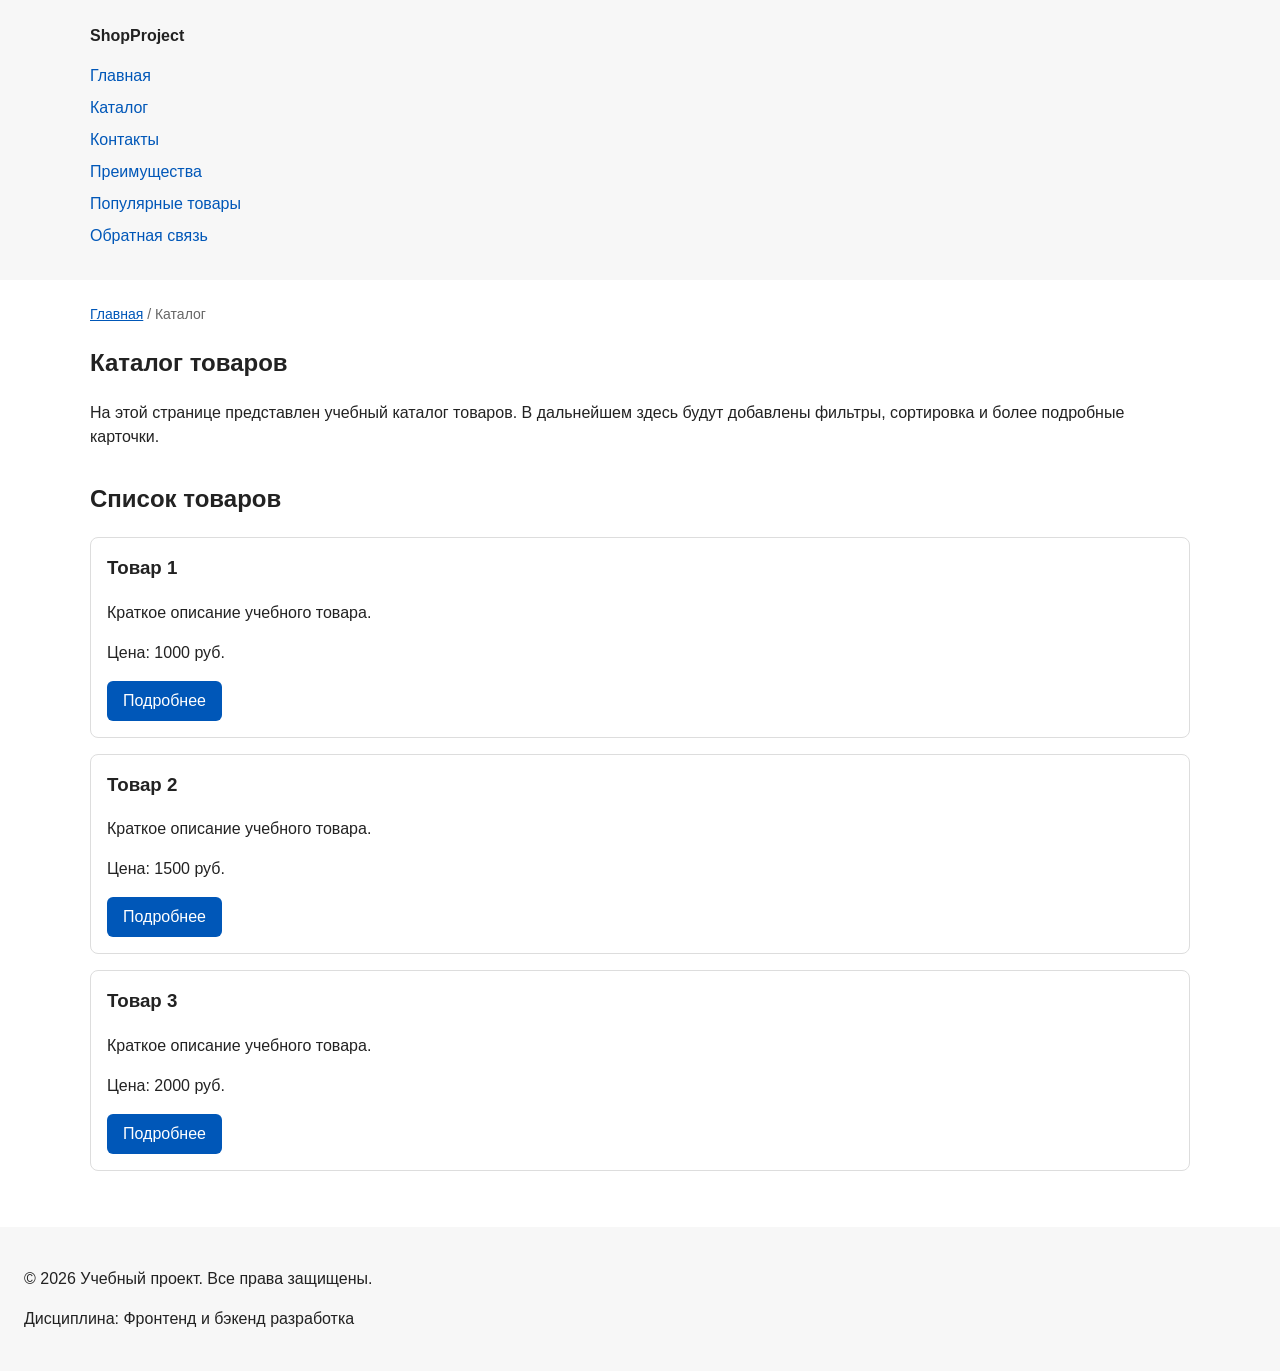
==== catalog.html @ 98044c56 "feat: add multi-page structure navigation and anchors" ====
<!DOCTYPE html>
<html lang="ru">
<head>
  <meta charset="UTF-8">
  <meta name="viewport" content="width=device-width, initial-scale=1.0">
  <meta name="description" content="Каталог товаров учебного интернет-магазина.">
  <title>Каталог товаров — Учебный интернет-магазин</title>
  <link rel="stylesheet" href="css/style.css">
</head>
<body>
  <header>
    <div class="site-header">
      <a class="site-logo" href="index.html">ShopProject</a>

      <nav class="site-nav" aria-label="Основная навигация">
        <ul class="site-nav__list">
          <li><a href="index.html">Главная</a></li>
          <li><a href="catalog.html">Каталог</a></li>
          <li><a href="contacts.html">Контакты</a></li>
          <li><a href="index.html#advantages">Преимущества</a></li>
          <li><a href="index.html#popular">Популярные товары</a></li>
          <li><a href="index.html#contacts">Обратная связь</a></li>
        </ul>
      </nav>
    </div>
  </header>

  <main>
    <nav class="breadcrumbs" aria-label="Хлебные крошки">
      <a href="index.html">Главная</a>
      <span>Каталог</span>
    </nav>

    <section class="section">
      <h1>Каталог товаров</h1>
      <p>
        На этой странице представлен учебный каталог товаров.
        В дальнейшем здесь будут добавлены фильтры, сортировка и более
        подробные карточки.
      </p>
    </section>

    <section class="section">
      <h2>Список товаров</h2>

      <article class="product-card">
        <h3>Товар 1</h3>
        <p>Краткое описание учебного товара.</p>
        <p>Цена: 1000 руб.</p>
        <a class="button" href="index.html#popular">Подробнее</a>
      </article>

      <article class="product-card">
        <h3>Товар 2</h3>
        <p>Краткое описание учебного товара.</p>
        <p>Цена: 1500 руб.</p>
        <a class="button" href="index.html#popular">Подробнее</a>
      </article>

      <article class="product-card">
        <h3>Товар 3</h3>
        <p>Краткое описание учебного товара.</p>
        <p>Цена: 2000 руб.</p>
        <a class="button" href="index.html#popular">Подробнее</a>
      </article>
    </section>
  </main>

  <footer>
    <p>&copy; 2026 Учебный проект. Все права защищены.</p>
    <p>Дисциплина: Фронтенд и бэкенд разработка</p>
  </footer>
</body>
</html>
---- css/style.css ----
/* ===============================
   1. Переменные проекта
   =============================== */

:root {
  /* Основные цвета проекта */
  --color-bg: #ffffff;
  --color-text: #222222;
  --color-muted: #666666;
  --color-primary: #0057b8;
  --color-primary-dark: #003f86;
  --color-border: #dddddd;
  --color-surface: #f7f7f7;
  --color-surface-accent: #eef5ff;
  --color-danger: #b00020;
  --color-success: #168a2f;
  --color-success-bg: #eefaf0;
  --color-white: #ffffff;

  /* Отступы */
  --space-xs: 4px;
  --space-sm: 8px;
  --space-md: 16px;
  --space-lg: 24px;
  --space-xl: 32px;

  /* Скругления */
  --radius-sm: 6px;
  --radius-md: 8px;
  --radius-lg: 12px;

  /* Размеры */
  --container-width: 1100px;
}

/* 
  Универсальное правило для всех элементов.
  border-box делает расчёт размеров более понятным:
  width включает content, padding и border.
*/
* {
  box-sizing: border-box;
}

/*
  Убираем стандартный внешний отступ браузера у body.
  Без этого вокруг страницы может появиться белая рамка.
*/
body {
  margin: 0;
  font-family: Arial, sans-serif;
  line-height: 1.5;
  color: var(--color-text);
  background-color: var(--color-bg);
}

/*
  Задаём внутренние отступы для основных областей страницы.
  Это делает содержимое визуально отделённым от краёв окна браузера.
*/
header,
main,
footer {
  padding: var(--space-lg);
}

/*
  Оформляем шапку страницы.
  Пока используется простой светло-серый фон.
*/
header {
  background-color: var(--color-surface);
}

/*
  Оформляем подвал страницы тем же фоном,
  чтобы визуально отделить его от основного содержимого.
*/
footer {
  background-color: var(--color-surface);
}

/*
  Ограничиваем ширину содержимого шапки,
  чтобы оно не растягивалось слишком сильно на широких экранах.
*/
.site-header {
  max-width: 1100px;
  margin: 0 auto;
}

/*
  Оформляем текстовый логотип.
*/
.site-logo {
  font-weight: bold;
  text-decoration: none;
  color: #222222;
}

/*
  Убираем стандартные отступы и маркеры списка навигации.
*/
.site-nav__list {
  padding: 0;
  margin: 16px 0 0;
  list-style: none;
}

/*
  Добавляем расстояние между пунктами меню.
*/
.site-nav__list li {
  margin-bottom: 8px;
}

/*
  Оформляем ссылки меню.
*/
.site-nav__list a {
  color: #0057b8;
  text-decoration: none;
}

/*
  При наведении мыши подчёркиваем ссылку.
  Подробно состояния интерфейса будут рассмотрены в практической работе 1.7.
*/
.site-nav__list a:hover {
  text-decoration: underline;
}
/*
  Пока это обычная ссылка, но визуально она оформляется как кнопка.
*/
.button {
  display: inline-block;
  padding: var(--space-sm) var(--space-md);
  color: var(--color-white);
  background-color: var(--color-primary);
  text-decoration: none;
  border: none;
  border-radius: var(--radius-sm);
  cursor: pointer;
}

.button:hover {
  background-color: var(--color-primary-dark);
}

.button:focus-visible {
  outline: 2px solid var(--color-primary);
  outline-offset: 3px;
}

.button:disabled {
  opacity: 0.6;
  cursor: not-allowed;
}

/*
  Дополнительный информационный блок.
*/
.aside-info {
  max-width: var(--container-width);
  margin: 0 auto var(--space-xl);
  padding: var(--space-md);
  border-left: 4px solid var(--color-primary);
  background-color: var(--color-surface);
}

/*
  Модальное окно.
  Элемент dialog сам умеет открываться поверх страницы.
*/
.order-dialog {
  width: min(100% - 32px, 560px);
  padding: var(--space-lg);
  border: none;
  border-radius: var(--radius-lg);
}

.order-dialog::backdrop {
  background-color: rgba(0, 0, 0, 0.5);
}

.form-field {
  margin-bottom: var(--space-md);
}

.form-field label {
  display: block;
  margin-bottom: var(--space-xs);
}

.form-field input,
.form-field select,
.form-field textarea {
  width: 100%;
  padding: 10px 12px;
  border: 1px solid var(--color-border);
  border-radius: var(--radius-sm);
  font: inherit;
}

.form-field input[type="checkbox"] {
  width: auto;
}

.form-field small {
  display: block;
  margin-top: var(--space-xs);
  color: var(--color-muted);
}

.form-field input:hover,
.form-field select:hover,
.form-field textarea:hover {
  border-color: var(--color-primary);
}

.form-field input:focus-visible,
.form-field select:focus-visible,
.form-field textarea:focus-visible,
.form-actions button:focus-visible {
  outline: 2px solid var(--color-primary);
  outline-offset: 3px;
}

[aria-invalid="true"] {
  border-color: var(--color-danger);
}


/*
  Подсветка ошибочных полей.
  Атрибут aria-invalid будет добавляться через JavaScript.
*/
[aria-invalid="true"] {
  border-color: #b00020;
}

/*
  Кнопки формы.
*/
.form-actions {
  display: flex;
  gap: 12px;
  margin-top: 20px;
}

/*
  Сообщение об успешной отправке.
*/
.success-message {
  max-width: var(--container-width);
  margin: var(--space-lg) auto;
  padding: var(--space-md);
  border-left: 4px solid var(--color-success);
  background-color: var(--color-success-bg);
}

/* ===============================
   3. Общие элементы интерфейса
   =============================== */

a {
  color: var(--color-primary);
}

a:hover {
  color: var(--color-primary-dark);
}

a:focus-visible {
  outline: 2px solid var(--color-primary);
  outline-offset: 3px;
}

.hero {
  max-width: var(--container-width);
  margin: 0 auto var(--space-xl);
  padding: var(--space-xl) var(--space-lg);
  background-color: var(--color-surface-accent);
  border-radius: var(--radius-lg);
}

.section {
  max-width: var(--container-width);
  margin: 0 auto var(--space-xl);
}

.section h2 {
  margin-top: 0;
}

.product-card {
  margin-bottom: var(--space-md);
  padding: var(--space-md);
  border: 1px solid var(--color-border);
  border-radius: var(--radius-md);
  background-color: var(--color-bg);
}

.product-card:hover {
  border-color: var(--color-primary);
}

.product-card h3 {
  margin-top: 0;
}

.breadcrumbs {
  max-width: var(--container-width);
  margin: 0 auto var(--space-md);
  font-size: 14px;
  color: var(--color-muted);
}

.breadcrumbs a {
  color: var(--color-primary);
}

.breadcrumbs span::before {
  content: " / ";
  color: var(--color-muted);
}

html {
  scroll-behavior: smooth;
}

:target {
  outline: 2px dashed var(--color-primary);
  outline-offset: 4px;
}
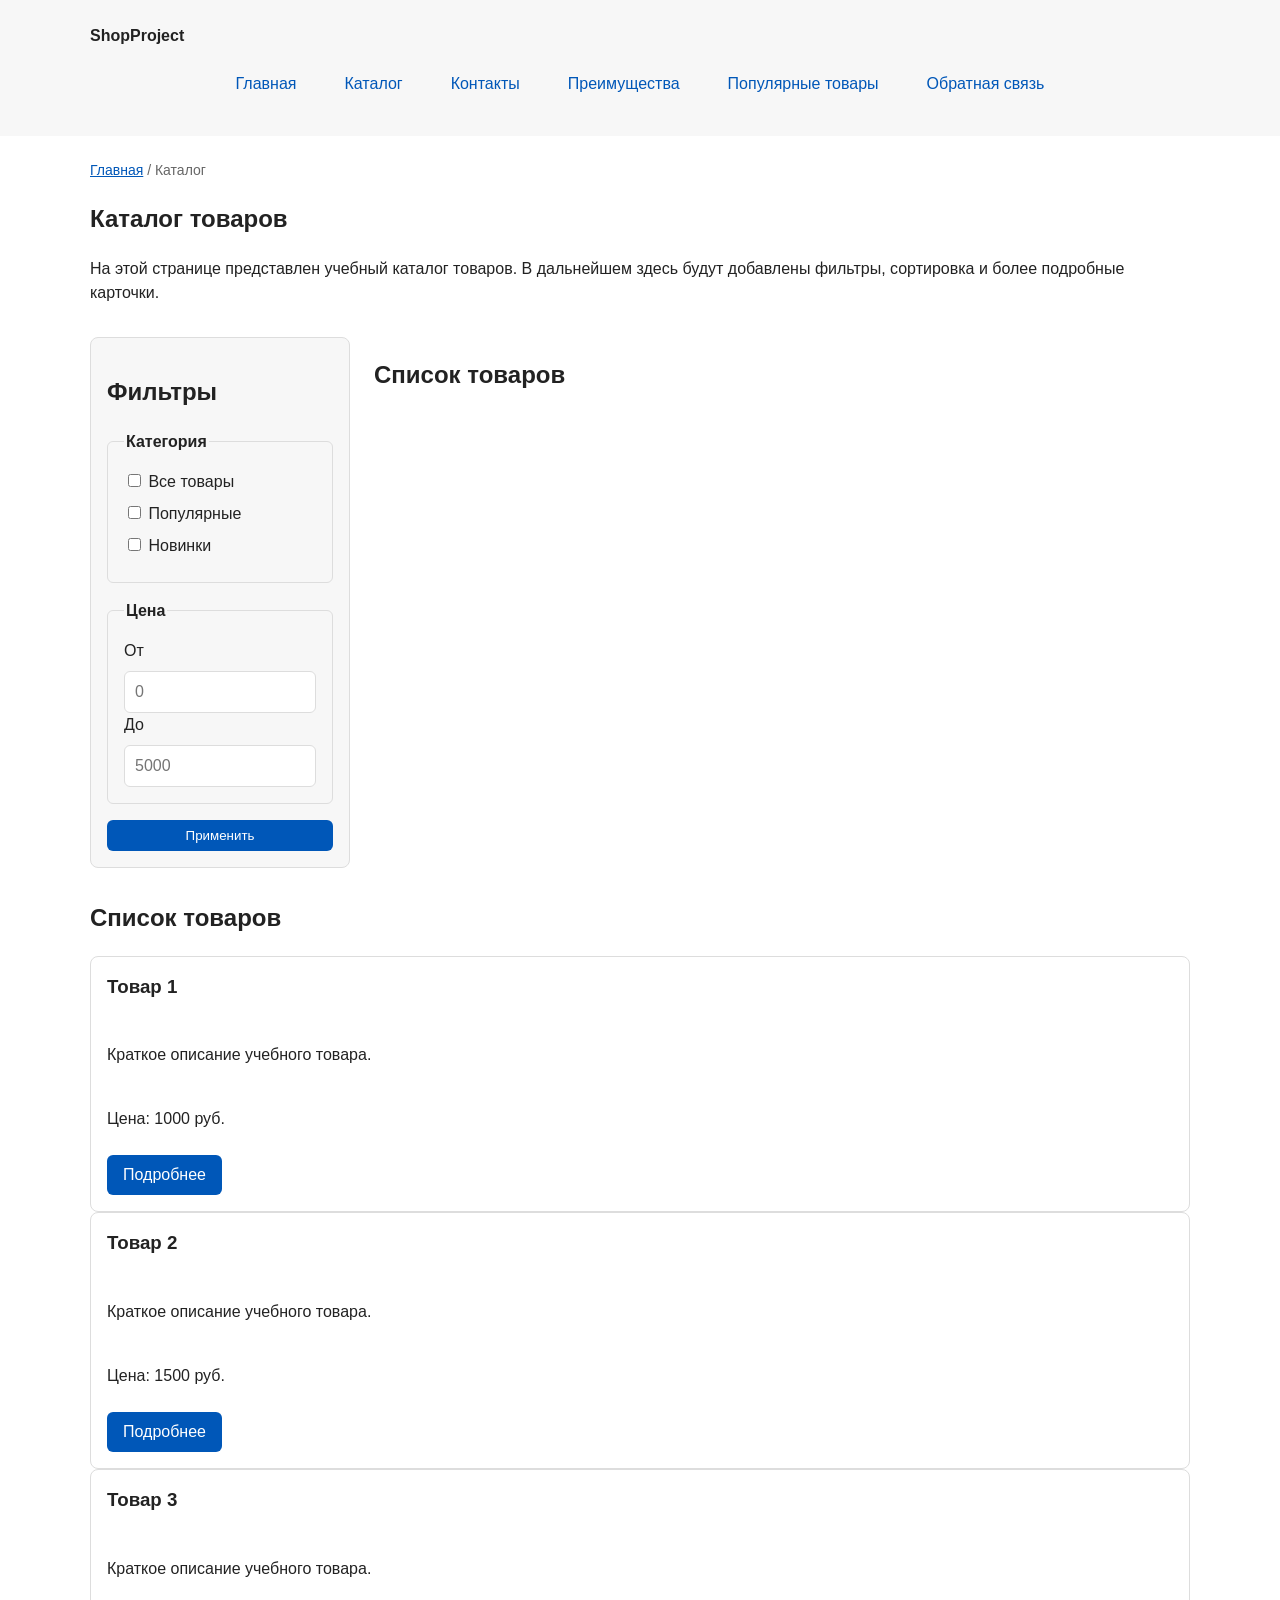
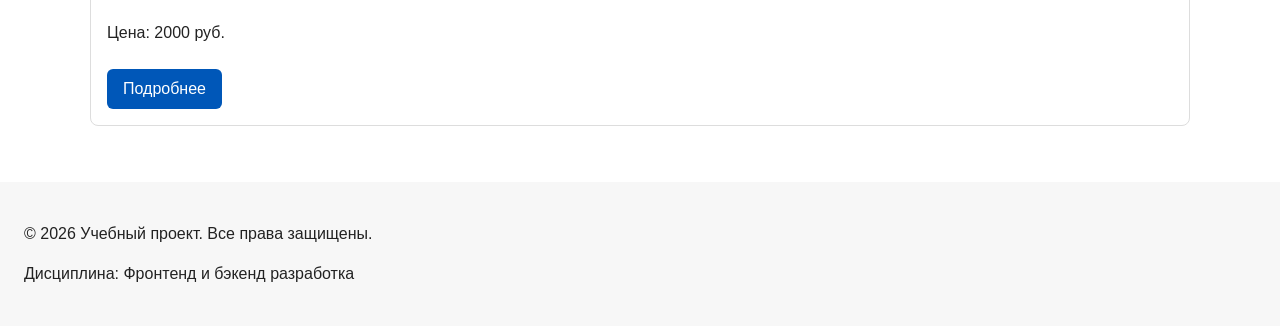
==== commit eb22265d: "feat: add flex navigation and grid catalog layout" ====
--- a/catalog.html
+++ b/catalog.html
@@ -40,6 +40,54 @@
       </p>
     </section>
 
+    <section class="catalog-layout">
+      <aside class="catalog-filters">
+        <h2>Фильтры</h2>
+
+        <form class="filters-form" action="#" method="get">
+          <fieldset>
+            <legend>Категория</legend>
+
+            <label>
+              <input type="checkbox" name="category" value="all">
+              Все товары
+            </label>
+
+            <label>
+              <input type="checkbox" name="category" value="popular">
+              Популярные
+            </label>
+
+            <label>
+              <input type="checkbox" name="category" value="new">
+              Новинки
+            </label>
+          </fieldset>
+
+          <fieldset>
+            <legend>Цена</legend>
+
+            <label for="price-from">От</label>
+            <input id="price-from" name="price-from" type="number" min="0" placeholder="0">
+
+            <label for="price-to">До</label>
+            <input id="price-to" name="price-to" type="number" min="0" placeholder="5000">
+          </fieldset>
+
+          <button class="button" type="submit">Применить</button>
+        </form>
+      </aside>
+
+      <section class="catalog-products">
+        <h2>Список товаров</h2>
+
+        <div class="products-grid">
+          <!-- Карточки товаров -->
+        </div>
+      </section>
+    </section>
+
+
     <section class="section">
       <h2>Список товаров</h2>
 
--- a/css/style.css
+++ b/css/style.css
@@ -102,10 +102,16 @@
   Убираем стандартные отступы и маркеры списка навигации.
 */
 .site-nav__list {
+  display: flex;
+  flex-wrap: wrap;
+  justify-content: center;
+  align-items: center;
+  gap: var(--space-md);
   padding: 0;
-  margin: 16px 0 0;
+  margin: var(--space-md) 0 0;
   list-style: none;
 }
+
 
 /*
   Добавляем расстояние между пунктами меню.
@@ -118,17 +124,23 @@
   Оформляем ссылки меню.
 */
 .site-nav__list a {
-  color: #0057b8;
+  display: inline-block;
+  padding: var(--space-sm) var(--space-md);
+  color: var(--color-primary);
   text-decoration: none;
-}
+  border-radius: var(--radius-sm);
+}
+
 
 /*
   При наведении мыши подчёркиваем ссылку.
   Подробно состояния интерфейса будут рассмотрены в практической работе 1.7.
 */
 .site-nav__list a:hover {
-  text-decoration: underline;
-}
+  color: var(--color-white);
+  background-color: var(--color-primary);
+}
+
 /*
   Пока это обычная ссылка, но визуально она оформляется как кнопка.
 */
@@ -294,13 +306,22 @@
 }
 
 .product-card {
-  margin-bottom: var(--space-md);
+  display: flex;
+  flex-direction: column;
+  gap: var(--space-sm);
+  margin-bottom: 0;
   padding: var(--space-md);
   border: 1px solid var(--color-border);
   border-radius: var(--radius-md);
   background-color: var(--color-bg);
 }
 
+.product-card .button {
+  margin-top: auto;
+  align-self: flex-start;
+}
+
+
 .product-card:hover {
   border-color: var(--color-primary);
 }
@@ -333,3 +354,59 @@
   outline: 2px dashed var(--color-primary);
   outline-offset: 4px;
 }
+
+.products-grid {
+  display: grid;
+  grid-template-columns: repeat(3, 1fr);
+  gap: var(--space-lg);
+}
+
+.catalog-layout {
+  max-width: var(--container-width);
+  margin: 0 auto var(--space-xl);
+  display: grid;
+  grid-template-columns: 260px 1fr;
+  grid-template-areas: "filters products";
+  gap: var(--space-lg);
+}
+
+.catalog-filters {
+  grid-area: filters;
+  padding: var(--space-md);
+  border: 1px solid var(--color-border);
+  border-radius: var(--radius-md);
+  background-color: var(--color-surface);
+}
+
+.catalog-products {
+  grid-area: products;
+}
+
+.filters-form {
+  display: grid;
+  gap: var(--space-md);
+}
+
+.filters-form fieldset {
+  margin: 0;
+  padding: var(--space-md);
+  border: 1px solid var(--color-border);
+  border-radius: var(--radius-sm);
+}
+
+.filters-form legend {
+  font-weight: 700;
+}
+
+.filters-form label {
+  display: block;
+  margin-bottom: var(--space-sm);
+}
+
+.filters-form input[type="number"] {
+  width: 100%;
+  padding: 8px 10px;
+  border: 1px solid var(--color-border);
+  border-radius: var(--radius-sm);
+  font: inherit;
+}
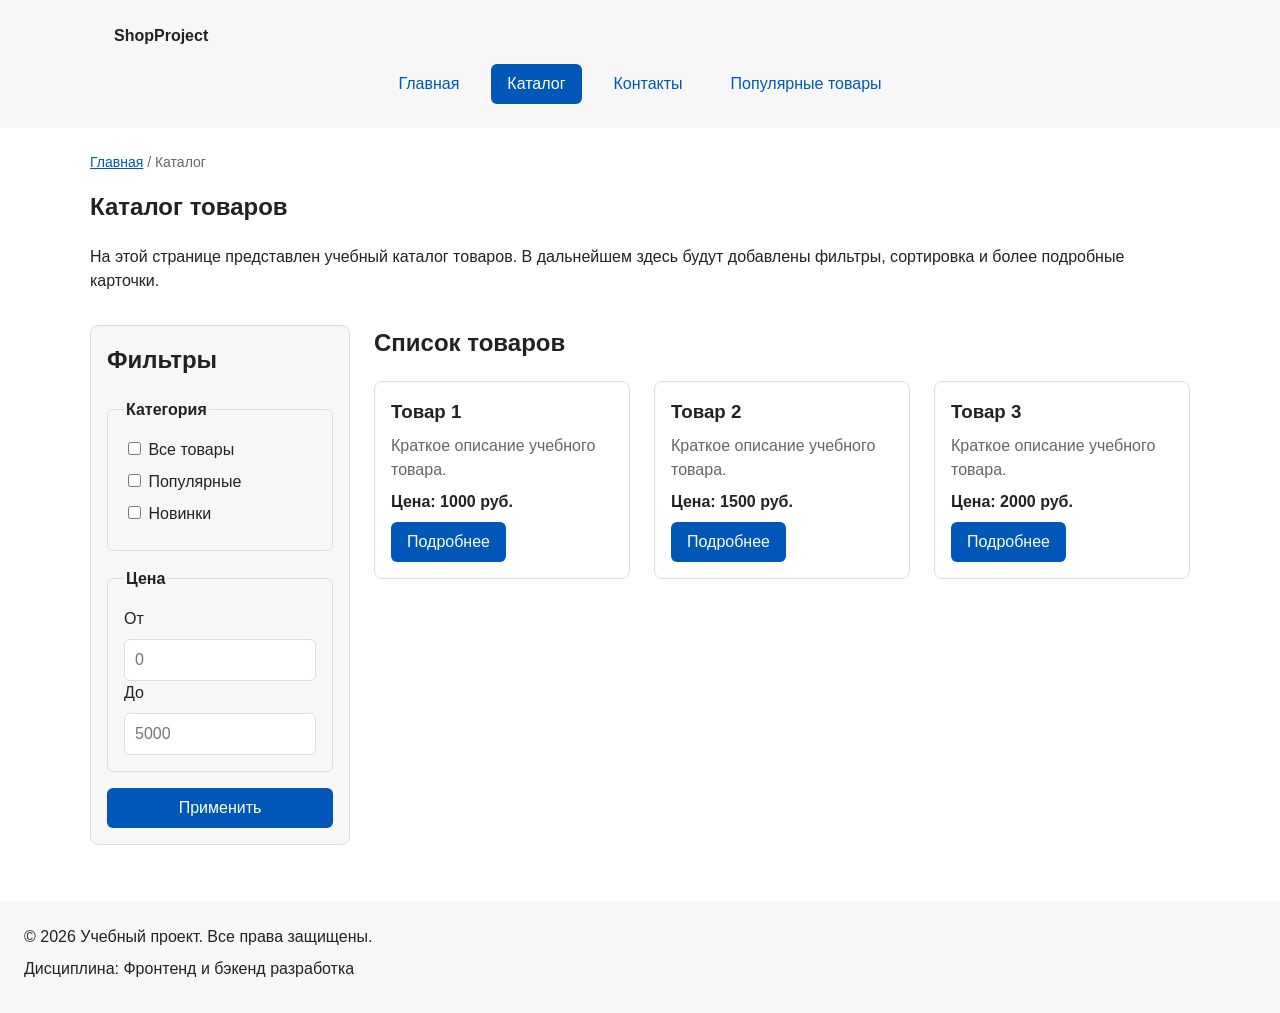
==== commit c90e7f6f: "refactor: apply BEM naming to CSS classes" ====
--- a/catalog.html
+++ b/catalog.html
@@ -8,18 +8,24 @@
   <link rel="stylesheet" href="css/style.css">
 </head>
 <body>
-  <header>
-    <div class="site-header">
-      <a class="site-logo" href="index.html">ShopProject</a>
+  <header class="site-header">
+    <div class="site-header__inner">
+      <a class="site-header__logo" href="index.html">ShopProject</a>
 
       <nav class="site-nav" aria-label="Основная навигация">
         <ul class="site-nav__list">
-          <li><a href="index.html">Главная</a></li>
-          <li><a href="catalog.html">Каталог</a></li>
-          <li><a href="contacts.html">Контакты</a></li>
-          <li><a href="index.html#advantages">Преимущества</a></li>
-          <li><a href="index.html#popular">Популярные товары</a></li>
-          <li><a href="index.html#contacts">Обратная связь</a></li>
+          <li class="site-nav__item">
+            <a class="site-nav__link" href="index.html">Главная</a>
+          </li>
+          <li class="site-nav__item">
+            <a class="site-nav__link site-nav__link--active" href="catalog.html">Каталог</a>
+          </li>
+          <li class="site-nav__item">
+            <a class="site-nav__link" href="contacts.html">Контакты</a>
+          </li>
+          <li class="site-nav__item">
+            <a class="site-nav__link" href="index.html#popular">Популярные товары</a>
+          </li>
         </ul>
       </nav>
     </div>
@@ -27,96 +33,89 @@
 
   <main>
     <nav class="breadcrumbs" aria-label="Хлебные крошки">
-      <a href="index.html">Главная</a>
-      <span>Каталог</span>
+      <a class="breadcrumbs__link" href="index.html">Главная</a>
+      <span class="breadcrumbs__current">Каталог</span>
     </nav>
 
     <section class="section">
-      <h1>Каталог товаров</h1>
-      <p>
+      <h1 class="section__title">Каталог товаров</h1>
+      <p class="section__text">
         На этой странице представлен учебный каталог товаров.
         В дальнейшем здесь будут добавлены фильтры, сортировка и более
         подробные карточки.
       </p>
     </section>
 
-    <section class="catalog-layout">
-      <aside class="catalog-filters">
-        <h2>Фильтры</h2>
+    <div class="catalog-layout">
+      <aside class="catalog-filters catalog-layout__filters">
+        <h2 class="catalog-filters__title">Фильтры</h2>
 
-        <form class="filters-form" action="#" method="get">
-          <fieldset>
-            <legend>Категория</legend>
+        <form class="catalog-filters__form" action="#" method="get">
+          <fieldset class="catalog-filters__group">
+            <legend class="catalog-filters__legend">Категория</legend>
 
-            <label>
-              <input type="checkbox" name="category" value="all">
+            <label class="catalog-filters__label">
+              <input class="catalog-filters__checkbox" type="checkbox" name="category" value="all">
               Все товары
             </label>
 
-            <label>
-              <input type="checkbox" name="category" value="popular">
+            <label class="catalog-filters__label">
+              <input class="catalog-filters__checkbox" type="checkbox" name="category" value="popular">
               Популярные
             </label>
 
-            <label>
-              <input type="checkbox" name="category" value="new">
+            <label class="catalog-filters__label">
+              <input class="catalog-filters__checkbox" type="checkbox" name="category" value="new">
               Новинки
             </label>
           </fieldset>
 
-          <fieldset>
-            <legend>Цена</legend>
+          <fieldset class="catalog-filters__group">
+            <legend class="catalog-filters__legend">Цена</legend>
 
-            <label for="price-from">От</label>
-            <input id="price-from" name="price-from" type="number" min="0" placeholder="0">
+            <label class="catalog-filters__label" for="price-from">От</label>
+            <input class="catalog-filters__input" id="price-from" name="price-from" type="number" min="0" placeholder="0">
 
-            <label for="price-to">До</label>
-            <input id="price-to" name="price-to" type="number" min="0" placeholder="5000">
+            <label class="catalog-filters__label" for="price-to">До</label>
+            <input class="catalog-filters__input" id="price-to" name="price-to" type="number" min="0" placeholder="5000">
           </fieldset>
 
-          <button class="button" type="submit">Применить</button>
+          <button class="button button--primary" type="submit">Применить</button>
         </form>
       </aside>
 
-      <section class="catalog-products">
-        <h2>Список товаров</h2>
+      <section class="catalog-products catalog-layout__products">
+        <h2 class="catalog-products__title">Список товаров</h2>
 
         <div class="products-grid">
-          <!-- Карточки товаров -->
+            <article class="product-card">
+              <h3 class="product-card__title">Товар 1</h3>
+              <p class="product-card__description">Краткое описание учебного товара.</p>
+              <p class="product-card__price">Цена: 1000 руб.</p>
+              <a class="button button--primary product-card__link" href="index.html#popular">Подробнее</a>
+            </article>
+
+            <article class="product-card">
+              <h3 class="product-card__title">Товар 2</h3>
+              <p class="product-card__description">Краткое описание учебного товара.</p>
+              <p class="product-card__price">Цена: 1500 руб.</p>
+              <a class="button button--primary product-card__link" href="index.html#popular">Подробнее</a>
+            </article>
+
+            <article class="product-card">
+              <h3 class="product-card__title">Товар 3</h3>
+              <p class="product-card__description">Краткое описание учебного товара.</p>
+              <p class="product-card__price">Цена: 2000 руб.</p>
+              <a class="button button--primary product-card__link" href="index.html#popular">Подробнее</a>
+            </article>
         </div>
       </section>
-    </section>
-
-
-    <section class="section">
-      <h2>Список товаров</h2>
-
-      <article class="product-card">
-        <h3>Товар 1</h3>
-        <p>Краткое описание учебного товара.</p>
-        <p>Цена: 1000 руб.</p>
-        <a class="button" href="index.html#popular">Подробнее</a>
-      </article>
-
-      <article class="product-card">
-        <h3>Товар 2</h3>
-        <p>Краткое описание учебного товара.</p>
-        <p>Цена: 1500 руб.</p>
-        <a class="button" href="index.html#popular">Подробнее</a>
-      </article>
-
-      <article class="product-card">
-        <h3>Товар 3</h3>
-        <p>Краткое описание учебного товара.</p>
-        <p>Цена: 2000 руб.</p>
-        <a class="button" href="index.html#popular">Подробнее</a>
-      </article>
-    </section>
+    </div>
   </main>
 
-  <footer>
-    <p>&copy; 2026 Учебный проект. Все права защищены.</p>
-    <p>Дисциплина: Фронтенд и бэкенд разработка</p>
+  <footer class="site-footer">
+    <p class="site-footer__text">&copy; 2026 Учебный проект. Все права защищены.</p>
+    <p class="site-footer__text">Дисциплина: Фронтенд и бэкенд разработка</p>
   </footer>
 </body>
-</html>
+</html>
--- a/css/style.css
+++ b/css/style.css
@@ -33,19 +33,19 @@
   --container-width: 1100px;
 }
 
-/* 
-  Универсальное правило для всех элементов.
-  border-box делает расчёт размеров более понятным:
-  width включает content, padding и border.
-*/
+/* ===============================
+   2. Базовые стили
+   =============================== */
+
+/* border-box: width включает content, padding и border. */
 * {
   box-sizing: border-box;
 }
 
-/*
-  Убираем стандартный внешний отступ браузера у body.
-  Без этого вокруг страницы может появиться белая рамка.
-*/
+html {
+  scroll-behavior: smooth;
+}
+
 body {
   margin: 0;
   font-family: Arial, sans-serif;
@@ -54,53 +54,99 @@
   background-color: var(--color-bg);
 }
 
-/*
-  Задаём внутренние отступы для основных областей страницы.
-  Это делает содержимое визуально отделённым от краёв окна браузера.
-*/
-header,
-main,
-footer {
+main {
   padding: var(--space-lg);
 }
 
-/*
-  Оформляем шапку страницы.
-  Пока используется простой светло-серый фон.
-*/
-header {
+a {
+  color: var(--color-primary);
+}
+
+a:hover {
+  color: var(--color-primary-dark);
+}
+
+a:focus-visible {
+  outline: 2px solid var(--color-primary);
+  outline-offset: 3px;
+}
+
+/* Подсветка блока, на который ведёт якорная ссылка. */
+:target {
+  outline: 2px dashed var(--color-primary);
+  outline-offset: 4px;
+}
+
+/* ===============================
+   3. Блок button (кнопка)
+   =============================== */
+
+.button {
+  display: inline-block;
+  padding: var(--space-sm) var(--space-md);
+  border: none;
+  border-radius: var(--radius-sm);
+  font: inherit;
+  text-decoration: none;
+  cursor: pointer;
+}
+
+.button--primary {
+  color: var(--color-white);
+  background-color: var(--color-primary);
+}
+
+.button--primary:hover {
+  color: var(--color-white);
+  background-color: var(--color-primary-dark);
+}
+
+.button--secondary {
+  color: var(--color-primary);
+  background-color: transparent;
+  border: 1px solid var(--color-primary);
+}
+
+.button--secondary:hover {
+  color: var(--color-white);
+  background-color: var(--color-primary);
+}
+
+.button:focus-visible {
+  outline: 2px solid var(--color-primary);
+  outline-offset: 3px;
+}
+
+.button:disabled,
+.button--disabled {
+  opacity: 0.6;
+  cursor: not-allowed;
+}
+
+/* ===============================
+   4. Блок site-header (шапка)
+   =============================== */
+
+.site-header {
   background-color: var(--color-surface);
 }
 
-/*
-  Оформляем подвал страницы тем же фоном,
-  чтобы визуально отделить его от основного содержимого.
-*/
-footer {
-  background-color: var(--color-surface);
-}
-
-/*
-  Ограничиваем ширину содержимого шапки,
-  чтобы оно не растягивалось слишком сильно на широких экранах.
-*/
-.site-header {
-  max-width: 1100px;
+.site-header__inner {
+  max-width: var(--container-width);
   margin: 0 auto;
-}
-
-/*
-  Оформляем текстовый логотип.
-*/
-.site-logo {
-  font-weight: bold;
+  padding: var(--space-lg);
+}
+
+.site-header__logo {
+  font-weight: 700;
+  color: var(--color-text);
   text-decoration: none;
-  color: #222222;
-}
-
-/*
-  Убираем стандартные отступы и маркеры списка навигации.
-*/
+}
+
+/* ===============================
+   5. Блок site-nav (навигация)
+   =============================== */
+
 .site-nav__list {
   display: flex;
   flex-wrap: wrap;
@@ -112,18 +158,7 @@
   list-style: none;
 }
 
-
-/*
-  Добавляем расстояние между пунктами меню.
-*/
-.site-nav__list li {
-  margin-bottom: 8px;
-}
-
-/*
-  Оформляем ссылки меню.
-*/
-.site-nav__list a {
+.site-nav__link {
   display: inline-block;
   padding: var(--space-sm) var(--space-md);
   color: var(--color-primary);
@@ -131,47 +166,210 @@
   border-radius: var(--radius-sm);
 }
 
-
-/*
-  При наведении мыши подчёркиваем ссылку.
-  Подробно состояния интерфейса будут рассмотрены в практической работе 1.7.
-*/
-.site-nav__list a:hover {
+.site-nav__link:hover {
   color: var(--color-white);
   background-color: var(--color-primary);
 }
 
-/*
-  Пока это обычная ссылка, но визуально она оформляется как кнопка.
-*/
-.button {
-  display: inline-block;
-  padding: var(--space-sm) var(--space-md);
+.site-nav__link:focus-visible {
+  outline: 2px solid var(--color-primary);
+  outline-offset: 3px;
+}
+
+.site-nav__link--active {
   color: var(--color-white);
   background-color: var(--color-primary);
-  text-decoration: none;
-  border: none;
+}
+
+/* ===============================
+   6. Блок breadcrumbs (хлебные крошки)
+   =============================== */
+
+.breadcrumbs {
+  max-width: var(--container-width);
+  margin: 0 auto var(--space-md);
+  font-size: 14px;
+  color: var(--color-muted);
+}
+
+.breadcrumbs__link {
+  color: var(--color-primary);
+}
+
+.breadcrumbs__current::before {
+  content: " / ";
+  color: var(--color-muted);
+}
+
+/* ===============================
+   7. Блоки hero и section
+   =============================== */
+
+.hero {
+  max-width: var(--container-width);
+  margin: 0 auto var(--space-xl);
+  padding: var(--space-xl) var(--space-lg);
+  background-color: var(--color-surface-accent);
+  border-radius: var(--radius-lg);
+}
+
+.section {
+  max-width: var(--container-width);
+  margin: 0 auto var(--space-xl);
+}
+
+.section__title {
+  margin-top: 0;
+}
+
+/* ===============================
+   8. Блок advantages-list (список преимуществ)
+   =============================== */
+
+.advantages-list {
+  padding-left: var(--space-lg);
+}
+
+.advantages-list__item {
+  margin-bottom: var(--space-xs);
+}
+
+/* ===============================
+   9. Блок products-grid (сетка товаров)
+   =============================== */
+
+.products-grid {
+  display: grid;
+  grid-template-columns: repeat(3, 1fr);
+  gap: var(--space-lg);
+}
+
+/* ===============================
+   10. Блок product-card (карточка товара)
+   =============================== */
+
+.product-card {
+  display: flex;
+  flex-direction: column;
+  gap: var(--space-sm);
+  padding: var(--space-md);
+  border: 1px solid var(--color-border);
+  border-radius: var(--radius-md);
+  background-color: var(--color-bg);
+}
+
+.product-card:hover {
+  border-color: var(--color-primary);
+}
+
+.product-card--featured {
+  border-color: var(--color-primary);
+}
+
+.product-card--discount {
+  border-color: var(--color-danger);
+}
+
+.product-card__title {
+  margin: 0;
+  color: var(--color-text);
+}
+
+.product-card__description {
+  margin: 0;
+  color: var(--color-muted);
+}
+
+.product-card__price {
+  margin: 0;
+  font-weight: 700;
+}
+
+.product-card--discount .product-card__price {
+  color: var(--color-danger);
+}
+
+/* Кнопка и ссылка внутри карточки прижимаются к нижнему краю. */
+.product-card__button,
+.product-card__link {
+  margin-top: auto;
+  align-self: flex-start;
+}
+
+/* ===============================
+   11. Блоки catalog-layout, catalog-filters, catalog-products
+   =============================== */
+
+.catalog-layout {
+  max-width: var(--container-width);
+  margin: 0 auto var(--space-xl);
+  display: grid;
+  grid-template-columns: 260px 1fr;
+  grid-template-areas: "filters products";
+  gap: var(--space-lg);
+}
+
+/* Элементы макета: определяют только положение в сетке. */
+.catalog-layout__filters {
+  grid-area: filters;
+}
+
+.catalog-layout__products {
+  grid-area: products;
+}
+
+.catalog-filters {
+  padding: var(--space-md);
+  border: 1px solid var(--color-border);
+  border-radius: var(--radius-md);
+  background-color: var(--color-surface);
+}
+
+.catalog-filters__title {
+  margin-top: 0;
+}
+
+.catalog-filters__form {
+  display: grid;
+  gap: var(--space-md);
+}
+
+.catalog-filters__group {
+  margin: 0;
+  padding: var(--space-md);
+  border: 1px solid var(--color-border);
   border-radius: var(--radius-sm);
-  cursor: pointer;
-}
-
-.button:hover {
-  background-color: var(--color-primary-dark);
-}
-
-.button:focus-visible {
-  outline: 2px solid var(--color-primary);
-  outline-offset: 3px;
-}
-
-.button:disabled {
-  opacity: 0.6;
-  cursor: not-allowed;
-}
-
-/*
-  Дополнительный информационный блок.
-*/
+}
+
+.catalog-filters__legend {
+  font-weight: 700;
+}
+
+.catalog-filters__label {
+  display: block;
+  margin-bottom: var(--space-sm);
+}
+
+.catalog-filters__input {
+  width: 100%;
+  padding: 8px 10px;
+  border: 1px solid var(--color-border);
+  border-radius: var(--radius-sm);
+  font: inherit;
+}
+
+.catalog-filters__checkbox {
+  width: auto;
+}
+
+.catalog-products__title {
+  margin-top: 0;
+}
+
+/* ===============================
+   12. Блок aside-info (информационный блок)
+   =============================== */
+
 .aside-info {
   max-width: var(--container-width);
   margin: 0 auto var(--space-xl);
@@ -180,10 +378,14 @@
   background-color: var(--color-surface);
 }
 
-/*
-  Модальное окно.
-  Элемент dialog сам умеет открываться поверх страницы.
-*/
+.aside-info__title {
+  margin-top: 0;
+}
+
+/* ===============================
+   13. Блок order-dialog (модальное окно)
+   =============================== */
+
 .order-dialog {
   width: min(100% - 32px, 560px);
   padding: var(--space-lg);
@@ -195,18 +397,26 @@
   background-color: rgba(0, 0, 0, 0.5);
 }
 
-.form-field {
+.order-dialog__title {
+  margin-top: 0;
+}
+
+/* ===============================
+   14. Блок order-form (форма заявки)
+   =============================== */
+
+.order-form__field {
   margin-bottom: var(--space-md);
 }
 
-.form-field label {
+.order-form__label {
   display: block;
   margin-bottom: var(--space-xs);
 }
 
-.form-field input,
-.form-field select,
-.form-field textarea {
+.order-form__input,
+.order-form__select,
+.order-form__textarea {
   width: 100%;
   padding: 10px 12px;
   border: 1px solid var(--color-border);
@@ -214,55 +424,49 @@
   font: inherit;
 }
 
-.form-field input[type="checkbox"] {
+.order-form__input:hover,
+.order-form__select:hover,
+.order-form__textarea:hover {
+  border-color: var(--color-primary);
+}
+
+.order-form__input:focus-visible,
+.order-form__select:focus-visible,
+.order-form__textarea:focus-visible {
+  outline: 2px solid var(--color-primary);
+  outline-offset: 3px;
+}
+
+/*
+  Подсветка ошибочных полей.
+  Атрибут aria-invalid добавляется через JavaScript.
+*/
+.order-form__input[aria-invalid="true"],
+.order-form__select[aria-invalid="true"],
+.order-form__textarea[aria-invalid="true"] {
+  border-color: var(--color-danger);
+}
+
+.order-form__checkbox {
   width: auto;
 }
 
-.form-field small {
+.order-form__hint {
   display: block;
   margin-top: var(--space-xs);
   color: var(--color-muted);
 }
 
-.form-field input:hover,
-.form-field select:hover,
-.form-field textarea:hover {
-  border-color: var(--color-primary);
-}
-
-.form-field input:focus-visible,
-.form-field select:focus-visible,
-.form-field textarea:focus-visible,
-.form-actions button:focus-visible {
-  outline: 2px solid var(--color-primary);
-  outline-offset: 3px;
-}
-
-[aria-invalid="true"] {
-  border-color: var(--color-danger);
-}
-
-
-/*
-  Подсветка ошибочных полей.
-  Атрибут aria-invalid будет добавляться через JavaScript.
-*/
-[aria-invalid="true"] {
-  border-color: #b00020;
-}
-
-/*
-  Кнопки формы.
-*/
-.form-actions {
+.order-form__actions {
   display: flex;
-  gap: 12px;
-  margin-top: 20px;
-}
-
-/*
-  Сообщение об успешной отправке.
-*/
+  gap: var(--space-md);
+  margin-top: var(--space-lg);
+}
+
+/* ===============================
+   15. Блок success-message
+   =============================== */
+
 .success-message {
   max-width: var(--container-width);
   margin: var(--space-lg) auto;
@@ -272,141 +476,14 @@
 }
 
 /* ===============================
-   3. Общие элементы интерфейса
-   =============================== */
-
-a {
-  color: var(--color-primary);
-}
-
-a:hover {
-  color: var(--color-primary-dark);
-}
-
-a:focus-visible {
-  outline: 2px solid var(--color-primary);
-  outline-offset: 3px;
-}
-
-.hero {
-  max-width: var(--container-width);
-  margin: 0 auto var(--space-xl);
-  padding: var(--space-xl) var(--space-lg);
-  background-color: var(--color-surface-accent);
-  border-radius: var(--radius-lg);
-}
-
-.section {
-  max-width: var(--container-width);
-  margin: 0 auto var(--space-xl);
-}
-
-.section h2 {
-  margin-top: 0;
-}
-
-.product-card {
-  display: flex;
-  flex-direction: column;
-  gap: var(--space-sm);
-  margin-bottom: 0;
-  padding: var(--space-md);
-  border: 1px solid var(--color-border);
-  border-radius: var(--radius-md);
-  background-color: var(--color-bg);
-}
-
-.product-card .button {
-  margin-top: auto;
-  align-self: flex-start;
-}
-
-
-.product-card:hover {
-  border-color: var(--color-primary);
-}
-
-.product-card h3 {
-  margin-top: 0;
-}
-
-.breadcrumbs {
-  max-width: var(--container-width);
-  margin: 0 auto var(--space-md);
-  font-size: 14px;
-  color: var(--color-muted);
-}
-
-.breadcrumbs a {
-  color: var(--color-primary);
-}
-
-.breadcrumbs span::before {
-  content: " / ";
-  color: var(--color-muted);
-}
-
-html {
-  scroll-behavior: smooth;
-}
-
-:target {
-  outline: 2px dashed var(--color-primary);
-  outline-offset: 4px;
-}
-
-.products-grid {
-  display: grid;
-  grid-template-columns: repeat(3, 1fr);
-  gap: var(--space-lg);
-}
-
-.catalog-layout {
-  max-width: var(--container-width);
-  margin: 0 auto var(--space-xl);
-  display: grid;
-  grid-template-columns: 260px 1fr;
-  grid-template-areas: "filters products";
-  gap: var(--space-lg);
-}
-
-.catalog-filters {
-  grid-area: filters;
-  padding: var(--space-md);
-  border: 1px solid var(--color-border);
-  border-radius: var(--radius-md);
+   16. Блок site-footer (подвал)
+   =============================== */
+
+.site-footer {
+  padding: var(--space-lg);
   background-color: var(--color-surface);
 }
 
-.catalog-products {
-  grid-area: products;
-}
-
-.filters-form {
-  display: grid;
-  gap: var(--space-md);
-}
-
-.filters-form fieldset {
-  margin: 0;
-  padding: var(--space-md);
-  border: 1px solid var(--color-border);
-  border-radius: var(--radius-sm);
-}
-
-.filters-form legend {
-  font-weight: 700;
-}
-
-.filters-form label {
-  display: block;
-  margin-bottom: var(--space-sm);
-}
-
-.filters-form input[type="number"] {
-  width: 100%;
-  padding: 8px 10px;
-  border: 1px solid var(--color-border);
-  border-radius: var(--radius-sm);
-  font: inherit;
-}
+.site-footer__text {
+  margin: 0 0 var(--space-sm);
+}
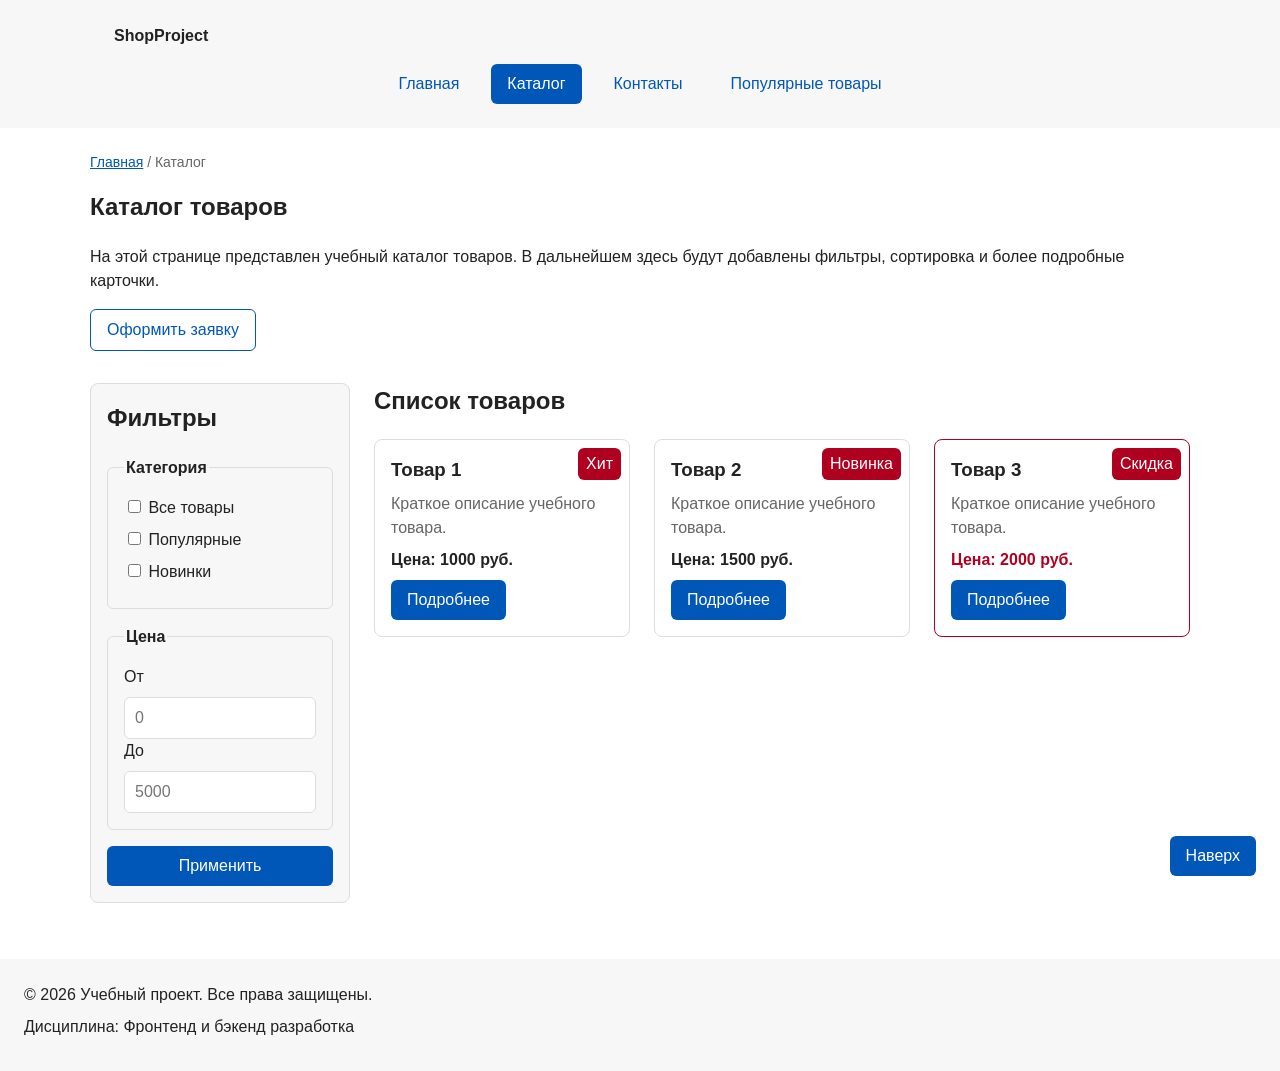
==== commit 4349ac8a: "fix: prepare HTML CSS project for submission" ====
--- a/catalog.html
+++ b/catalog.html
@@ -44,6 +44,7 @@
         В дальнейшем здесь будут добавлены фильтры, сортировка и более
         подробные карточки.
       </p>
+      <a class="button button--secondary" href="order.html">Оформить заявку</a>
     </section>
 
     <div class="catalog-layout">
@@ -89,24 +90,27 @@
 
         <div class="products-grid">
             <article class="product-card">
+              <span class="product-card__badge">Хит</span>
               <h3 class="product-card__title">Товар 1</h3>
               <p class="product-card__description">Краткое описание учебного товара.</p>
               <p class="product-card__price">Цена: 1000 руб.</p>
-              <a class="button button--primary product-card__link" href="index.html#popular">Подробнее</a>
+              <a class="button button--primary product-card__button" href="product.html">Подробнее</a>
             </article>
 
             <article class="product-card">
+              <span class="product-card__badge">Новинка</span>
               <h3 class="product-card__title">Товар 2</h3>
               <p class="product-card__description">Краткое описание учебного товара.</p>
               <p class="product-card__price">Цена: 1500 руб.</p>
-              <a class="button button--primary product-card__link" href="index.html#popular">Подробнее</a>
+              <a class="button button--primary product-card__button" href="product.html">Подробнее</a>
             </article>
 
-            <article class="product-card">
+            <article class="product-card product-card--discount">
+              <span class="product-card__badge">Скидка</span>
               <h3 class="product-card__title">Товар 3</h3>
               <p class="product-card__description">Краткое описание учебного товара.</p>
               <p class="product-card__price">Цена: 2000 руб.</p>
-              <a class="button button--primary product-card__link" href="index.html#popular">Подробнее</a>
+              <a class="button button--primary product-card__button" href="product.html">Подробнее</a>
             </article>
         </div>
       </section>
@@ -117,5 +121,6 @@
     <p class="site-footer__text">&copy; 2026 Учебный проект. Все права защищены.</p>
     <p class="site-footer__text">Дисциплина: Фронтенд и бэкенд разработка</p>
   </footer>
+  <a class="button button--primary scroll-top" href="#" aria-label="Наверх">Наверх</a>
 </body>
 </html>
--- a/css/style.css
+++ b/css/style.css
@@ -249,6 +249,7 @@
    =============================== */
 
 .product-card {
+  position: relative;
   display: flex;
   flex-direction: column;
   gap: var(--space-sm);
@@ -270,6 +271,21 @@
   border-color: var(--color-danger);
 }
 
+.product-card__badge {
+  position: absolute;
+  top: var(--space-sm);
+  right: var(--space-sm);
+  padding: 4px 8px;
+  color: var(--color-white);
+  background-color: var(--color-danger);
+  border-radius: var(--radius-sm);
+}
+
+.product-card__link {
+  align-self: flex-start;
+  margin-top: auto;
+}
+
 .product-card__title {
   margin: 0;
   color: var(--color-text);
@@ -289,9 +305,8 @@
   color: var(--color-danger);
 }
 
-/* Кнопка и ссылка внутри карточки прижимаются к нижнему краю. */
-.product-card__button,
-.product-card__link {
+/* Кнопка внутри карточки прижимается к нижнему краю. */
+.product-card__button {
   margin-top: auto;
   align-self: flex-start;
 }
@@ -312,6 +327,10 @@
 /* Элементы макета: определяют только положение в сетке. */
 .catalog-layout__filters {
   grid-area: filters;
+  position: sticky;
+  top: var(--space-md);
+  z-index: 10;
+  align-self: start;
 }
 
 .catalog-layout__products {
@@ -486,4 +505,79 @@
 
 .site-footer__text {
   margin: 0 0 var(--space-sm);
+}
+
+/* ===============================
+   17. Дополнения практики 8
+   =============================== */
+
+/* Разделитель между вторым и последующими звеньями хлебных крошек. */
+.breadcrumbs__link + .breadcrumbs__link::before {
+  content: " / ";
+  color: var(--color-muted);
+}
+
+/* Блок product-details (страница товара) */
+.product-details {
+  display: grid;
+  grid-template-columns: 1fr 1fr;
+  gap: var(--space-lg);
+  max-width: var(--container-width);
+  margin: 0 auto var(--space-xl);
+}
+
+.product-details__image {
+  width: 100%;
+  height: auto;
+  border: 1px solid var(--color-border);
+  border-radius: var(--radius-md);
+}
+
+.product-details__title {
+  margin-top: 0;
+}
+
+.product-details__description {
+  color: var(--color-muted);
+}
+
+.product-details__price {
+  font-size: 24px;
+  font-weight: 700;
+}
+
+/* Блок product-table (таблица характеристик) */
+.product-table {
+  width: 100%;
+  border-collapse: collapse;
+}
+
+.product-table__caption {
+  margin-bottom: var(--space-sm);
+  font-weight: 700;
+  text-align: left;
+}
+
+.product-table th,
+.product-table td {
+  padding: var(--space-sm) var(--space-md);
+  border: 1px solid var(--color-border);
+  text-align: left;
+}
+
+.product-table th {
+  background-color: var(--color-surface);
+}
+
+/* Модификатор формы на отдельной странице */
+.order-form--page {
+  max-width: 560px;
+}
+
+/* Блок scroll-top: фиксированная кнопка «Наверх» */
+.scroll-top {
+  position: fixed;
+  right: var(--space-lg);
+  bottom: var(--space-lg);
+  z-index: 100;
 }
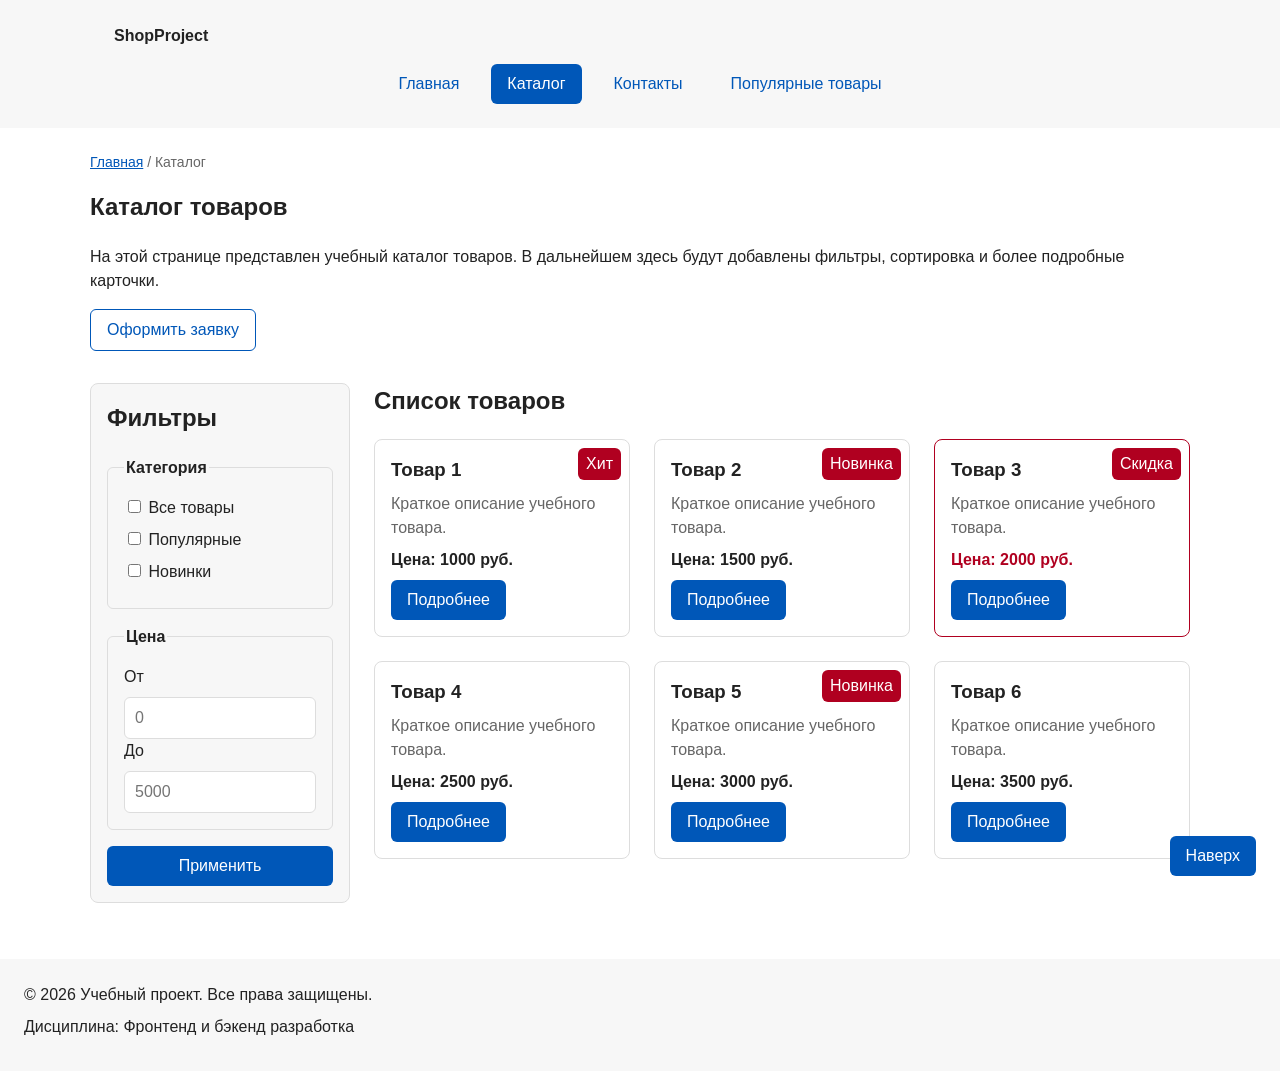
==== commit dc04ae42: "fix: prepare HTML CSS project for submission" ====
--- a/catalog.html
+++ b/catalog.html
@@ -112,6 +112,28 @@
               <p class="product-card__price">Цена: 2000 руб.</p>
               <a class="button button--primary product-card__button" href="product.html">Подробнее</a>
             </article>
+
+            <article class="product-card">
+              <h3 class="product-card__title">Товар 4</h3>
+              <p class="product-card__description">Краткое описание учебного товара.</p>
+              <p class="product-card__price">Цена: 2500 руб.</p>
+              <a class="button button--primary product-card__button" href="product.html">Подробнее</a>
+            </article>
+
+            <article class="product-card">
+              <span class="product-card__badge">Новинка</span>
+              <h3 class="product-card__title">Товар 5</h3>
+              <p class="product-card__description">Краткое описание учебного товара.</p>
+              <p class="product-card__price">Цена: 3000 руб.</p>
+              <a class="button button--primary product-card__button" href="product.html">Подробнее</a>
+            </article>
+
+            <article class="product-card">
+              <h3 class="product-card__title">Товар 6</h3>
+              <p class="product-card__description">Краткое описание учебного товара.</p>
+              <p class="product-card__price">Цена: 3500 руб.</p>
+              <a class="button button--primary product-card__button" href="product.html">Подробнее</a>
+            </article>
         </div>
       </section>
     </div>
--- a/css/style.css
+++ b/css/style.css
@@ -580,4 +580,59 @@
   right: var(--space-lg);
   bottom: var(--space-lg);
   z-index: 100;
+}
+
+/* ===============================
+   18. Самостоятельные доработки
+   =============================== */
+
+/* Блоки reviews и review (отзывы) */
+.reviews {
+  display: grid;
+  grid-template-columns: repeat(3, 1fr);
+  gap: var(--space-lg);
+}
+
+.review {
+  padding: var(--space-md);
+  border-left: 4px solid var(--color-primary);
+  background-color: var(--color-surface);
+}
+
+.review__text {
+  margin: 0 0 var(--space-sm);
+}
+
+.review__author {
+  margin: 0;
+  font-weight: 700;
+  color: var(--color-muted);
+}
+
+/* Блок faq (частые вопросы на <details>) */
+.faq__item {
+  margin-bottom: var(--space-sm);
+  border: 1px solid var(--color-border);
+  border-radius: var(--radius-md);
+}
+
+.faq__item:hover {
+  border-color: var(--color-primary);
+}
+
+.faq__question {
+  padding: var(--space-md);
+  font-weight: 700;
+  cursor: pointer;
+}
+
+.faq__question:focus-visible {
+  outline: 2px solid var(--color-primary);
+  outline-offset: 3px;
+}
+
+.faq__answer {
+  margin: 0;
+  padding: 0 var(--space-md) var(--space-md);
+  color: var(--color-muted);
 }
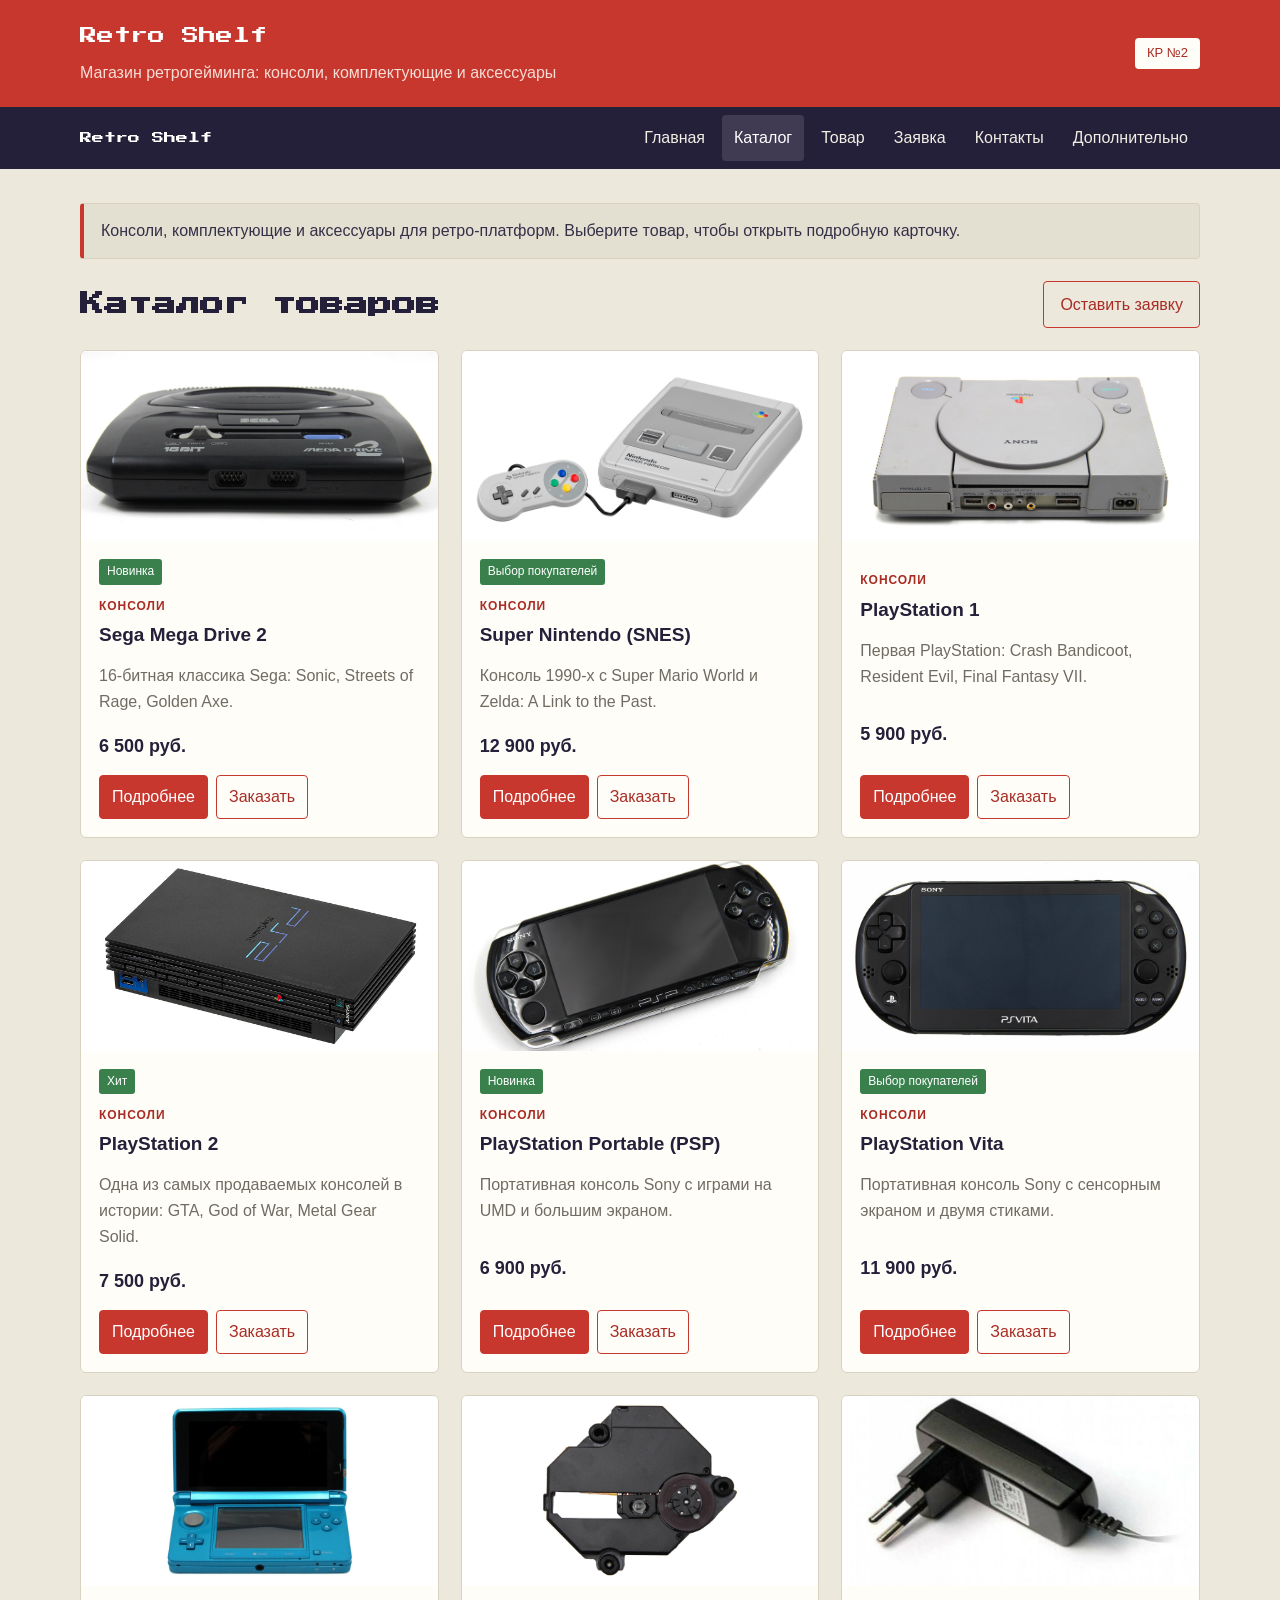
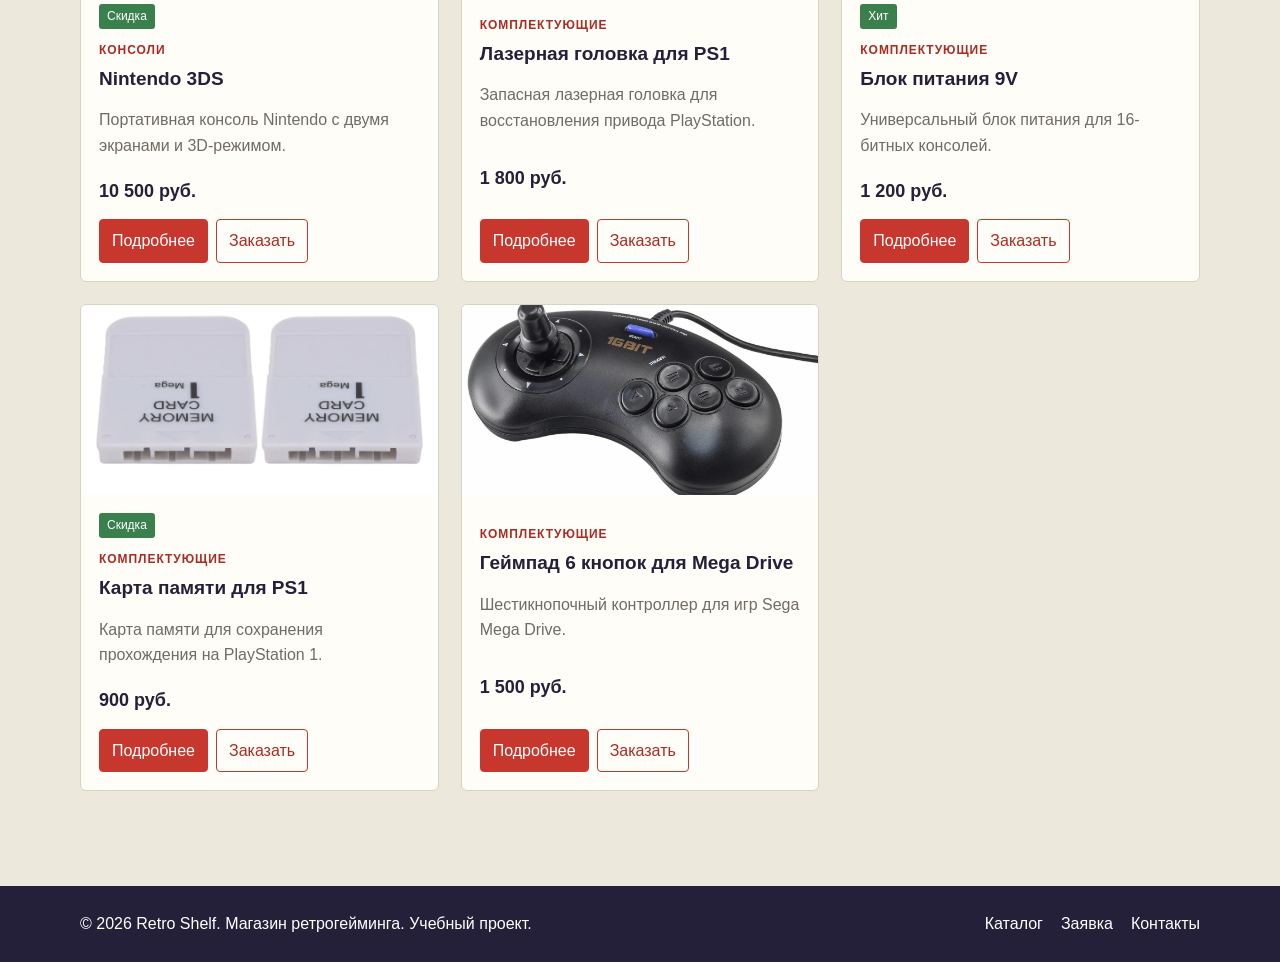
==== commit f7165442: "Добавил новые файлы" ====
--- a/catalog.html
+++ b/catalog.html
@@ -3,146 +3,48 @@
 <head>
   <meta charset="UTF-8">
   <meta name="viewport" content="width=device-width, initial-scale=1.0">
-  <meta name="description" content="Каталог товаров учебного интернет-магазина.">
-  <title>Каталог товаров — Учебный интернет-магазин</title>
+  <meta name="description" content="Retro Shelf — магазин ретрогейминга: консоли, комплектующие и аксессуары.">
+  <title>Каталог — Retro Shelf</title>
+  <link rel="preconnect" href="https://fonts.googleapis.com">
+  <link rel="preconnect" href="https://fonts.gstatic.com" crossorigin>
+  <link href="https://fonts.googleapis.com/css2?family=Press+Start+2P&display=swap" rel="stylesheet">
   <link rel="stylesheet" href="css/style.css">
+  <script src="js/main.js" defer></script>
 </head>
 <body>
   <header class="site-header">
-    <div class="site-header__inner">
-      <a class="site-header__logo" href="index.html">ShopProject</a>
-
-      <nav class="site-nav" aria-label="Основная навигация">
-        <ul class="site-nav__list">
-          <li class="site-nav__item">
-            <a class="site-nav__link" href="index.html">Главная</a>
-          </li>
-          <li class="site-nav__item">
-            <a class="site-nav__link site-nav__link--active" href="catalog.html">Каталог</a>
-          </li>
-          <li class="site-nav__item">
-            <a class="site-nav__link" href="contacts.html">Контакты</a>
-          </li>
-          <li class="site-nav__item">
-            <a class="site-nav__link" href="index.html#popular">Популярные товары</a>
-          </li>
-        </ul>
-      </nav>
+    <div class="site-header__intro wrap">
+      <div><a class="site-header__name pixel" href="index.html">Retro Shelf</a><p>Магазин ретрогейминга: консоли, комплектующие и аксессуары</p></div>
+      <span class="site-header__label">КР №2</span>
     </div>
   </header>
-
-  <main>
-    <nav class="breadcrumbs" aria-label="Хлебные крошки">
-      <a class="breadcrumbs__link" href="index.html">Главная</a>
-      <span class="breadcrumbs__current">Каталог</span>
-    </nav>
-
-    <section class="section">
-      <h1 class="section__title">Каталог товаров</h1>
-      <p class="section__text">
-        На этой странице представлен учебный каталог товаров.
-        В дальнейшем здесь будут добавлены фильтры, сортировка и более
-        подробные карточки.
-      </p>
-      <a class="button button--secondary" href="order.html">Оформить заявку</a>
-    </section>
-
-    <div class="catalog-layout">
-      <aside class="catalog-filters catalog-layout__filters">
-        <h2 class="catalog-filters__title">Фильтры</h2>
-
-        <form class="catalog-filters__form" action="#" method="get">
-          <fieldset class="catalog-filters__group">
-            <legend class="catalog-filters__legend">Категория</legend>
-
-            <label class="catalog-filters__label">
-              <input class="catalog-filters__checkbox" type="checkbox" name="category" value="all">
-              Все товары
-            </label>
-
-            <label class="catalog-filters__label">
-              <input class="catalog-filters__checkbox" type="checkbox" name="category" value="popular">
-              Популярные
-            </label>
-
-            <label class="catalog-filters__label">
-              <input class="catalog-filters__checkbox" type="checkbox" name="category" value="new">
-              Новинки
-            </label>
-          </fieldset>
-
-          <fieldset class="catalog-filters__group">
-            <legend class="catalog-filters__legend">Цена</legend>
-
-            <label class="catalog-filters__label" for="price-from">От</label>
-            <input class="catalog-filters__input" id="price-from" name="price-from" type="number" min="0" placeholder="0">
-
-            <label class="catalog-filters__label" for="price-to">До</label>
-            <input class="catalog-filters__input" id="price-to" name="price-to" type="number" min="0" placeholder="5000">
-          </fieldset>
-
-          <button class="button button--primary" type="submit">Применить</button>
-        </form>
-      </aside>
-
-      <section class="catalog-products catalog-layout__products">
-        <h2 class="catalog-products__title">Список товаров</h2>
-
-        <div class="products-grid">
-            <article class="product-card">
-              <span class="product-card__badge">Хит</span>
-              <h3 class="product-card__title">Товар 1</h3>
-              <p class="product-card__description">Краткое описание учебного товара.</p>
-              <p class="product-card__price">Цена: 1000 руб.</p>
-              <a class="button button--primary product-card__button" href="product.html">Подробнее</a>
-            </article>
-
-            <article class="product-card">
-              <span class="product-card__badge">Новинка</span>
-              <h3 class="product-card__title">Товар 2</h3>
-              <p class="product-card__description">Краткое описание учебного товара.</p>
-              <p class="product-card__price">Цена: 1500 руб.</p>
-              <a class="button button--primary product-card__button" href="product.html">Подробнее</a>
-            </article>
-
-            <article class="product-card product-card--discount">
-              <span class="product-card__badge">Скидка</span>
-              <h3 class="product-card__title">Товар 3</h3>
-              <p class="product-card__description">Краткое описание учебного товара.</p>
-              <p class="product-card__price">Цена: 2000 руб.</p>
-              <a class="button button--primary product-card__button" href="product.html">Подробнее</a>
-            </article>
-
-            <article class="product-card">
-              <h3 class="product-card__title">Товар 4</h3>
-              <p class="product-card__description">Краткое описание учебного товара.</p>
-              <p class="product-card__price">Цена: 2500 руб.</p>
-              <a class="button button--primary product-card__button" href="product.html">Подробнее</a>
-            </article>
-
-            <article class="product-card">
-              <span class="product-card__badge">Новинка</span>
-              <h3 class="product-card__title">Товар 5</h3>
-              <p class="product-card__description">Краткое описание учебного товара.</p>
-              <p class="product-card__price">Цена: 3000 руб.</p>
-              <a class="button button--primary product-card__button" href="product.html">Подробнее</a>
-            </article>
-
-            <article class="product-card">
-              <h3 class="product-card__title">Товар 6</h3>
-              <p class="product-card__description">Краткое описание учебного товара.</p>
-              <p class="product-card__price">Цена: 3500 руб.</p>
-              <a class="button button--primary product-card__button" href="product.html">Подробнее</a>
-            </article>
-        </div>
-      </section>
-    </div>
-  </main>
-
-  <footer class="site-footer">
-    <p class="site-footer__text">&copy; 2026 Учебный проект. Все права защищены.</p>
-    <p class="site-footer__text">Дисциплина: Фронтенд и бэкенд разработка</p>
-  </footer>
-  <a class="button button--primary scroll-top" href="#" aria-label="Наверх">Наверх</a>
+  <nav class="site-nav" aria-label="Основная навигация"><div class="wrap site-nav__inner">
+    <a class="site-nav__brand pixel" href="index.html">Retro Shelf</a>
+    <button class="site-nav__toggle" type="button" aria-expanded="false" aria-controls="main-menu">Меню</button>
+    <ul class="site-nav__list" id="main-menu">        <li><a class="site-nav__link" href="index.html">Главная</a></li>
+        <li><a class="site-nav__link site-nav__link--active" href="catalog.html">Каталог</a></li>
+        <li><a class="site-nav__link" href="product.html">Товар</a></li>
+        <li><a class="site-nav__link" href="order.html">Заявка</a></li>
+        <li><a class="site-nav__link" href="contacts.html">Контакты</a></li>
+      <li class="site-nav__more"><a class="site-nav__link" href="catalog.html">Дополнительно</a><ul><li><a href="catalog.html">Все товары</a></li><li><a href="order.html">Оформить заявку</a></li><li><a href="index.html#popular">Популярное</a></li></ul></li>
+    </ul>
+  </div></nav>
+  <main class="wrap page-main"><p class="notice">Консоли, комплектующие и аксессуары для ретро-платформ. Выберите товар, чтобы открыть подробную карточку.</p><div class="section__heading"><h1 class="pixel">Каталог товаров</h1><a class="button button--outline" href="order.html">Оставить заявку</a></div><div class="product-grid product-grid--catalog">
+<article class="product-card"><img src="images/segamd2.jpeg" alt="Sega Mega Drive 2"><div class="product-card__body"><span class="tag">Новинка</span><p class="product-card__category">Консоли</p><h2>Sega Mega Drive 2</h2><p>16-битная классика Sega: Sonic, Streets of Rage, Golden Axe.</p><strong>6 500 руб.</strong><div class="product-card__actions"><a class="button" href="product.html#mega-drive-2">Подробнее</a><a class="button button--outline" href="order.html?product=mega-drive-2">Заказать</a></div></div></article>
+<article class="product-card"><img src="images/supernin.jpg" alt="Super Nintendo (SNES)"><div class="product-card__body"><span class="tag">Выбор покупателей</span><p class="product-card__category">Консоли</p><h2>Super Nintendo (SNES)</h2><p>Консоль 1990-х с Super Mario World и Zelda: A Link to the Past.</p><strong>12 900 руб.</strong><div class="product-card__actions"><a class="button" href="product.html#snes">Подробнее</a><a class="button button--outline" href="order.html?product=snes">Заказать</a></div></div></article>
+<article class="product-card"><img src="images/ps1.jpeg" alt="PlayStation 1"><div class="product-card__body"><p class="product-card__category">Консоли</p><h2>PlayStation 1</h2><p>Первая PlayStation: Crash Bandicoot, Resident Evil, Final Fantasy VII.</p><strong>5 900 руб.</strong><div class="product-card__actions"><a class="button" href="product.html#ps1">Подробнее</a><a class="button button--outline" href="order.html?product=ps1">Заказать</a></div></div></article>
+<article class="product-card"><img src="images/ps2.jpg" alt="PlayStation 2"><div class="product-card__body"><span class="tag">Хит</span><p class="product-card__category">Консоли</p><h2>PlayStation 2</h2><p>Одна из самых продаваемых консолей в истории: GTA, God of War, Metal Gear Solid.</p><strong>7 500 руб.</strong><div class="product-card__actions"><a class="button" href="product.html#ps2">Подробнее</a><a class="button button--outline" href="order.html?product=ps2">Заказать</a></div></div></article>
+<article class="product-card"><img src="images/psp.jpeg" alt="PlayStation Portable (PSP)"><div class="product-card__body"><span class="tag">Новинка</span><p class="product-card__category">Консоли</p><h2>PlayStation Portable (PSP)</h2><p>Портативная консоль Sony с играми на UMD и большим экраном.</p><strong>6 900 руб.</strong><div class="product-card__actions"><a class="button" href="product.html#psp">Подробнее</a><a class="button button--outline" href="order.html?product=psp">Заказать</a></div></div></article>
+<article class="product-card"><img src="images/psvita.jpeg" alt="PlayStation Vita"><div class="product-card__body"><span class="tag">Выбор покупателей</span><p class="product-card__category">Консоли</p><h2>PlayStation Vita</h2><p>Портативная консоль Sony с сенсорным экраном и двумя стиками.</p><strong>11 900 руб.</strong><div class="product-card__actions"><a class="button" href="product.html#ps-vita">Подробнее</a><a class="button button--outline" href="order.html?product=ps-vita">Заказать</a></div></div></article>
+<article class="product-card"><img src="images/3ds.jpeg" alt="Nintendo 3DS"><div class="product-card__body"><span class="tag">Скидка</span><p class="product-card__category">Консоли</p><h2>Nintendo 3DS</h2><p>Портативная консоль Nintendo с двумя экранами и 3D-режимом.</p><strong>10 500 руб.</strong><div class="product-card__actions"><a class="button" href="product.html#nintendo-3ds">Подробнее</a><a class="button button--outline" href="order.html?product=nintendo-3ds">Заказать</a></div></div></article>
+<article class="product-card"><img src="images/laser.jpeg" alt="Лазерная головка для PS1"><div class="product-card__body"><p class="product-card__category">Комплектующие</p><h2>Лазерная головка для PS1</h2><p>Запасная лазерная головка для восстановления привода PlayStation.</p><strong>1 800 руб.</strong><div class="product-card__actions"><a class="button" href="product.html#ps1-laser">Подробнее</a><a class="button button--outline" href="order.html?product=ps1-laser">Заказать</a></div></div></article>
+<article class="product-card"><img src="images/9v.jpeg" alt="Блок питания 9V"><div class="product-card__body"><span class="tag">Хит</span><p class="product-card__category">Комплектующие</p><h2>Блок питания 9V</h2><p>Универсальный блок питания для 16-битных консолей.</p><strong>1 200 руб.</strong><div class="product-card__actions"><a class="button" href="product.html#psu-9v">Подробнее</a><a class="button button--outline" href="order.html?product=psu-9v">Заказать</a></div></div></article>
+<article class="product-card"><img src="images/storage.jpeg" alt="Карта памяти для PS1"><div class="product-card__body"><span class="tag">Скидка</span><p class="product-card__category">Комплектующие</p><h2>Карта памяти для PS1</h2><p>Карта памяти для сохранения прохождения на PlayStation 1.</p><strong>900 руб.</strong><div class="product-card__actions"><a class="button" href="product.html#ps1-memory-card">Подробнее</a><a class="button button--outline" href="order.html?product=ps1-memory-card">Заказать</a></div></div></article>
+<article class="product-card"><img src="images/gamepad.jpeg" alt="Геймпад 6 кнопок для Mega Drive"><div class="product-card__body"><p class="product-card__category">Комплектующие</p><h2>Геймпад 6 кнопок для Mega Drive</h2><p>Шестикнопочный контроллер для игр Sega Mega Drive.</p><strong>1 500 руб.</strong><div class="product-card__actions"><a class="button" href="product.html#md-pad">Подробнее</a><a class="button button--outline" href="order.html?product=md-pad">Заказать</a></div></div></article>
+</div></main>
+  <footer class="site-footer"><div class="wrap site-footer__inner">
+    <p>© 2026 Retro Shelf. Магазин ретрогейминга. Учебный проект.</p>
+    <div><a href="catalog.html">Каталог</a><a href="order.html">Заявка</a><a href="contacts.html">Контакты</a></div>
+  </div></footer>
 </body>
-</html>+</html>
--- a/css/style.css
+++ b/css/style.css
@@ -1,638 +1,166 @@
-/* ===============================
-   1. Переменные проекта
-   =============================== */
-
 :root {
-  /* Основные цвета проекта */
-  --color-bg: #ffffff;
-  --color-text: #222222;
-  --color-muted: #666666;
-  --color-primary: #0057b8;
-  --color-primary-dark: #003f86;
-  --color-border: #dddddd;
-  --color-surface: #f7f7f7;
-  --color-surface-accent: #eef5ff;
-  --color-danger: #b00020;
-  --color-success: #168a2f;
-  --color-success-bg: #eefaf0;
-  --color-white: #ffffff;
-
-  /* Отступы */
-  --space-xs: 4px;
-  --space-sm: 8px;
-  --space-md: 16px;
-  --space-lg: 24px;
-  --space-xl: 32px;
-
-  /* Скругления */
-  --radius-sm: 6px;
-  --radius-md: 8px;
-  --radius-lg: 12px;
-
-  /* Размеры */
-  --container-width: 1100px;
+  --red: #c8372d;
+  --red-dark: #a82c24;
+  --ink: #25203a;
+  --paper: #ece8dc;
+  --white: #fffdf7;
+  --muted: #706c63;
+  --border: #d8d2c0;
+  --wrap: 1120px;
 }
 
-/* ===============================
-   2. Базовые стили
-   =============================== */
+* { box-sizing: border-box; }
+html { scroll-behavior: smooth; }
+body { margin: 0; color: var(--ink); background: var(--paper); font: 16px/1.6 Arial, sans-serif; }
+a { color: var(--red-dark); }
+a:hover { color: var(--red); }
+img { display: block; max-width: 100%; }
+.wrap { width: min(var(--wrap), calc(100% - 40px)); margin-inline: auto; }
+.pixel { font-family: "Press Start 2P", "Courier New", monospace; line-height: 1.7; }
 
-/* border-box: width включает content, padding и border. */
-* {
-  box-sizing: border-box;
+.site-header { padding: 22px 0; color: var(--white); background: var(--red); }
+.site-header__intro { display: flex; align-items: center; justify-content: space-between; gap: 24px; }
+.site-header__name { color: white; font-size: 17px; text-decoration: none; }
+.site-header p { margin: 8px 0 0; opacity: .84; }
+.site-header__label { padding: 5px 12px; color: var(--red-dark); background: var(--white); border-radius: 4px; font-size: 13px; }
+.site-nav { color: white; background: var(--ink); }
+.site-nav__inner { display: flex; align-items: center; justify-content: space-between; min-height: 62px; gap: 20px; }
+.site-nav__brand { color: white; font-size: 12px; text-decoration: none; }
+.site-nav__list { display: flex; align-items: center; gap: 5px; padding: 0; margin: 0; list-style: none; }
+.site-nav__link { display: block; padding: 10px 12px; color: #f2eee4; text-decoration: none; border-radius: 4px; }
+.site-nav__link:hover, .site-nav__link--active { color: white; background: #403a53; }
+.site-nav__more { position: relative; }
+.site-nav__more ul { display: none; position: absolute; z-index: 4; top: 100%; right: 0; min-width: 180px; padding: 7px; margin: 0; list-style: none; background: white; border: 1px solid var(--border); border-radius: 5px; box-shadow: 0 8px 24px #17132324; }
+.site-nav__more:hover ul, .site-nav__more:focus-within ul { display: block; }
+.site-nav__more ul a { display: block; padding: 7px 9px; text-decoration: none; }
+.site-nav__toggle { display: none; padding: 7px 11px; color: white; background: transparent; border: 1px solid #ffffff70; border-radius: 4px; font: inherit; }
+
+main { min-height: 60vh; }
+.hero { display: flex; align-items: center; justify-content: space-between; gap: 30px; min-height: 300px; padding-block: 52px; }
+.hero > div:first-child { max-width: 720px; }
+.hero h1 { max-width: 670px; margin: 8px 0 18px; font-size: clamp(20px, 3vw, 32px); }
+.hero p:not(.eyebrow) { max-width: 600px; color: var(--muted); font-size: 18px; }
+.eyebrow, .product-card__category { color: var(--red-dark); font-size: 12px; font-weight: 700; letter-spacing: .08em; text-transform: uppercase; }
+.hero__decoration { display: grid; place-content: center; flex: 0 0 180px; height: 180px; color: #fff8ea; background: var(--ink); border: 9px solid #d4cdb9; border-radius: 24px; box-shadow: 10px 10px 0 #c8372d; font: 24px/1.5 "Press Start 2P", monospace; text-align: center; transform: rotate(4deg); }
+.button { display: inline-block; padding: 10px 16px; color: white; background: var(--red); border: 1px solid var(--red); border-radius: 4px; font: inherit; text-align: center; text-decoration: none; cursor: pointer; }
+.button:hover { color: white; background: var(--red-dark); border-color: var(--red-dark); }
+.button--outline { color: var(--red-dark); background: transparent; }
+.button--outline:hover { color: white; background: var(--red); }
+.section { padding-block: 24px 38px; }
+.section__title, .page-main h1 { margin: 0 0 22px; font-size: 24px; }
+.section__heading { display: flex; align-items: center; justify-content: space-between; gap: 20px; margin-bottom: 22px; }
+.section__heading .section__title, .section__heading h1 { margin: 0; }
+.text-link { font-weight: 700; text-decoration: none; }
+
+.carousel { position: relative; overflow: hidden; background: var(--ink); border-radius: 8px; box-shadow: 0 8px 25px #25203a20; }
+.carousel__slides { position: relative; min-height: 330px; }
+.carousel__slide { display: none; min-height: 330px; color: white; }
+.carousel__slide.is-active { display: grid; grid-template-columns: 48% 52%; animation: appear .35s ease; }
+.carousel__slide > img { width: 100%; height: 330px; object-fit: cover; }
+.carousel__caption { display: flex; align-items: flex-start; justify-content: center; flex-direction: column; padding: 28px clamp(22px, 5vw, 60px); }
+.carousel__caption h2 { margin: 14px 0 4px; font-size: clamp(20px, 2.5vw, 30px); }
+.carousel__caption p { color: #dfdbe6; }
+.carousel__arrow { position: absolute; z-index: 2; top: 45%; width: 40px; height: 40px; color: white; background: #25203a9c; border: 1px solid #ffffff66; border-radius: 50%; font-size: 28px; line-height: 1; cursor: pointer; }
+.carousel__arrow--prev { left: 12px; }
+.carousel__arrow--next { right: 12px; }
+.carousel__dots { display: flex; justify-content: center; gap: 9px; padding: 0 0 15px; background: var(--ink); }
+.carousel__dot { width: 9px; height: 9px; padding: 0; background: #aaa5b3; border: 0; border-radius: 50%; cursor: pointer; }
+.carousel__dot.is-active { width: 24px; background: #f0bc68; border-radius: 9px; }
+@keyframes appear { from { opacity: .5; } to { opacity: 1; } }
+
+.feature-grid, .product-grid { display: grid; grid-template-columns: repeat(3, minmax(0, 1fr)); gap: 22px; }
+.feature { padding: 22px; background: var(--white); border: 1px solid var(--border); border-radius: 6px; }
+.feature h3, .feature h2 { margin: 7px 0; font-size: 19px; }
+.feature p { margin-bottom: 0; color: var(--muted); }
+.feature__number { color: var(--red); font: 12px "Press Start 2P", monospace; }
+.product-card { overflow: hidden; display: flex; flex-direction: column; background: var(--white); border: 1px solid var(--border); border-radius: 6px; transition: transform .2s ease, box-shadow .2s ease; }
+.product-card:hover { transform: translateY(-3px); box-shadow: 0 8px 20px #25203a18; }
+.product-card > img { width: 100%; height: 190px; object-fit: cover; background: #ded9ca; }
+.product-card__body { display: flex; flex: 1; align-items: flex-start; flex-direction: column; padding: 18px; }
+.product-card__body h2, .product-card__body h3 { margin: 4px 0 8px; font-size: 19px; }
+.product-card__body > p:not(.product-card__category) { margin: 5px 0 14px; color: var(--muted); }
+.product-card__body strong { margin-top: auto; padding: 4px 0 14px; font-size: 18px; }
+.product-card__category { margin: 12px 0 0; }
+.tag { display: inline-block; padding: 3px 8px; color: #fff; background: #39804d; border-radius: 3px; font-size: 12px; }
+.product-grid--catalog { padding-bottom: 40px; }
+.product-card__actions { display: flex; flex-wrap: wrap; gap: 8px; margin-top: auto; }
+.product-card__actions .button { padding: 8px 12px; }
+
+.page-main { padding-block: 34px 55px; }
+.page-main > .section__heading { margin: 22px 0; }
+.notice { padding: 14px 17px; margin: 0 0 22px; color: #343048; background: #e3dfd1; border: 1px solid var(--border); border-left: 4px solid var(--red); border-radius: 4px; }
+.breadcrumbs { margin-bottom: 20px; color: var(--muted); font-size: 14px; }
+.breadcrumbs a { text-decoration: none; }
+.product-view { display: none; padding: 15px 0 40px; }
+.product-view:target { display: block; }
+.page-main:not(:has(.product-view:target)) .product-view:first-of-type { display: block; }
+.product-details { display: grid; grid-template-columns: minmax(0, 1fr) minmax(0, 1fr); gap: 32px; align-items: center; }
+.product-details > img { width: 100%; max-height: 420px; object-fit: cover; border: 1px solid var(--border); border-radius: 6px; }
+.product-details__info h1 { margin: 10px 0; font-size: 30px; }
+.product-details__info > p:not(.product-card__category) { color: var(--muted); font-size: 18px; }
+.product-details__price { display: block; margin: 18px 0; font-size: 28px; }
+.product-view > h2 { margin: 32px 0 12px; }
+.product-table { width: 100%; border-collapse: collapse; background: var(--white); }
+.product-table th, .product-table td { padding: 11px 14px; border: 1px solid var(--border); text-align: left; }
+.product-table th { width: 35%; background: #e5e0d2; }
+
+.form-card { max-width: 820px; padding: 24px; margin: 0 auto; background: var(--white); border: 1px solid var(--border); border-radius: 7px; box-shadow: 0 5px 20px #25203a12; }
+.form-card h1 { padding: 14px 18px; margin: -24px -24px 20px; color: white; background: var(--red); font-size: 16px; }
+.form-grid { display: grid; grid-template-columns: repeat(2, minmax(0, 1fr)); gap: 16px; }
+.order-form label { display: flex; flex-direction: column; gap: 6px; font-weight: 700; }
+.order-form input:not([type=checkbox]), .order-form select, .order-form textarea { width: 100%; padding: 10px 11px; color: var(--ink); background: white; border: 1px solid #c9c4b7; border-radius: 4px; font: inherit; }
+.order-form input:focus, .order-form select:focus, .order-form textarea:focus { outline: 2px solid #c8372d55; border-color: var(--red); }
+.form-grid__wide { grid-column: 1 / -1; }
+.form-check { flex-direction: row !important; align-items: center; font-weight: 400 !important; }
+.form-check input { width: 17px; height: 17px; accent-color: var(--red); }
+.form-actions { display: flex; gap: 10px; }
+.form-success { padding: 12px; color: #245d30; background: #e5f4e8; border-radius: 4px; }
+.contact-grid { grid-template-columns: repeat(2, minmax(0, 1fr)); margin-top: 25px; }
+.contact-list { padding-left: 20px; }
+.contact-list li { margin: 9px 0; }
+
+.site-footer { padding: 25px 0; color: white; background: var(--ink); }
+.site-footer__inner { display: flex; align-items: center; justify-content: space-between; gap: 20px; }
+.site-footer p { margin: 0; }
+.site-footer__inner div { display: flex; flex-wrap: wrap; gap: 18px; }
+.site-footer a { color: white; text-decoration: none; }
+.site-footer a:hover { text-decoration: underline; }
+
+@media (max-width: 760px) {
+  .site-header__intro { align-items: flex-start; }
+  .site-nav__inner { position: relative; flex-wrap: wrap; padding-block: 10px; }
+  .site-nav__toggle { display: block; margin-left: auto; }
+  .site-nav__list { display: none; flex-basis: 100%; align-items: stretch; flex-direction: column; gap: 0; }
+  .site-nav__list.is-open { display: flex; }
+  .site-nav__link { padding-inline: 0; }
+  .site-nav__more ul { position: static; display: block; padding-left: 14px; background: #302b43; border: 0; box-shadow: none; }
+  .site-nav__more ul a { color: white; }
+  .hero { min-height: 0; padding-block: 42px; }
+  .hero__decoration { flex-basis: 120px; height: 120px; font-size: 17px; }
+  .feature-grid, .product-grid { grid-template-columns: repeat(2, minmax(0, 1fr)); }
+  .carousel__slide.is-active { grid-template-columns: 1fr; }
+  .carousel__slide > img { height: 230px; }
+  .carousel__slides, .carousel__slide { min-height: 0; }
+  .carousel__caption { padding: 20px 28px; }
+  .carousel__caption h2 { margin-top: 8px; }
+  .product-details { grid-template-columns: 1fr; gap: 20px; }
+  .product-details > img { max-height: 340px; }
 }
-
-html {
-  scroll-behavior: smooth;
+@media (max-width: 520px) {
+  .wrap { width: min(var(--wrap), calc(100% - 28px)); }
+  .site-header__name { font-size: 13px; }
+  .site-header p { max-width: 260px; font-size: 14px; }
+  .site-header__label { white-space: nowrap; }
+  .hero { align-items: flex-start; }
+  .hero h1 { font-size: 19px; }
+  .hero__decoration { display: none; }
+  .feature-grid, .product-grid, .contact-grid { grid-template-columns: 1fr; }
+  .section__heading { align-items: flex-start; flex-direction: column; }
+  .product-card > img { height: 210px; }
+  .form-card { padding: 18px; }
+  .form-card h1 { margin: -18px -18px 18px; }
+  .form-grid { grid-template-columns: 1fr; }
+  .form-grid__wide { grid-column: auto; }
+  .site-footer__inner { align-items: flex-start; flex-direction: column; }
 }
-
-body {
-  margin: 0;
-  font-family: Arial, sans-serif;
-  line-height: 1.5;
-  color: var(--color-text);
-  background-color: var(--color-bg);
-}
-
-main {
-  padding: var(--space-lg);
-}
-
-a {
-  color: var(--color-primary);
-}
-
-a:hover {
-  color: var(--color-primary-dark);
-}
-
-a:focus-visible {
-  outline: 2px solid var(--color-primary);
-  outline-offset: 3px;
-}
-
-/* Подсветка блока, на который ведёт якорная ссылка. */
-:target {
-  outline: 2px dashed var(--color-primary);
-  outline-offset: 4px;
-}
-
-/* ===============================
-   3. Блок button (кнопка)
-   =============================== */
-
-.button {
-  display: inline-block;
-  padding: var(--space-sm) var(--space-md);
-  border: none;
-  border-radius: var(--radius-sm);
-  font: inherit;
-  text-decoration: none;
-  cursor: pointer;
-}
-
-.button--primary {
-  color: var(--color-white);
-  background-color: var(--color-primary);
-}
-
-.button--primary:hover {
-  color: var(--color-white);
-  background-color: var(--color-primary-dark);
-}
-
-.button--secondary {
-  color: var(--color-primary);
-  background-color: transparent;
-  border: 1px solid var(--color-primary);
-}
-
-.button--secondary:hover {
-  color: var(--color-white);
-  background-color: var(--color-primary);
-}
-
-.button:focus-visible {
-  outline: 2px solid var(--color-primary);
-  outline-offset: 3px;
-}
-
-.button:disabled,
-.button--disabled {
-  opacity: 0.6;
-  cursor: not-allowed;
-}
-
-/* ===============================
-   4. Блок site-header (шапка)
-   =============================== */
-
-.site-header {
-  background-color: var(--color-surface);
-}
-
-.site-header__inner {
-  max-width: var(--container-width);
-  margin: 0 auto;
-  padding: var(--space-lg);
-}
-
-.site-header__logo {
-  font-weight: 700;
-  color: var(--color-text);
-  text-decoration: none;
-}
-
-/* ===============================
-   5. Блок site-nav (навигация)
-   =============================== */
-
-.site-nav__list {
-  display: flex;
-  flex-wrap: wrap;
-  justify-content: center;
-  align-items: center;
-  gap: var(--space-md);
-  padding: 0;
-  margin: var(--space-md) 0 0;
-  list-style: none;
-}
-
-.site-nav__link {
-  display: inline-block;
-  padding: var(--space-sm) var(--space-md);
-  color: var(--color-primary);
-  text-decoration: none;
-  border-radius: var(--radius-sm);
-}
-
-.site-nav__link:hover {
-  color: var(--color-white);
-  background-color: var(--color-primary);
-}
-
-.site-nav__link:focus-visible {
-  outline: 2px solid var(--color-primary);
-  outline-offset: 3px;
-}
-
-.site-nav__link--active {
-  color: var(--color-white);
-  background-color: var(--color-primary);
-}
-
-/* ===============================
-   6. Блок breadcrumbs (хлебные крошки)
-   =============================== */
-
-.breadcrumbs {
-  max-width: var(--container-width);
-  margin: 0 auto var(--space-md);
-  font-size: 14px;
-  color: var(--color-muted);
-}
-
-.breadcrumbs__link {
-  color: var(--color-primary);
-}
-
-.breadcrumbs__current::before {
-  content: " / ";
-  color: var(--color-muted);
-}
-
-/* ===============================
-   7. Блоки hero и section
-   =============================== */
-
-.hero {
-  max-width: var(--container-width);
-  margin: 0 auto var(--space-xl);
-  padding: var(--space-xl) var(--space-lg);
-  background-color: var(--color-surface-accent);
-  border-radius: var(--radius-lg);
-}
-
-.section {
-  max-width: var(--container-width);
-  margin: 0 auto var(--space-xl);
-}
-
-.section__title {
-  margin-top: 0;
-}
-
-/* ===============================
-   8. Блок advantages-list (список преимуществ)
-   =============================== */
-
-.advantages-list {
-  padding-left: var(--space-lg);
-}
-
-.advantages-list__item {
-  margin-bottom: var(--space-xs);
-}
-
-/* ===============================
-   9. Блок products-grid (сетка товаров)
-   =============================== */
-
-.products-grid {
-  display: grid;
-  grid-template-columns: repeat(3, 1fr);
-  gap: var(--space-lg);
-}
-
-/* ===============================
-   10. Блок product-card (карточка товара)
-   =============================== */
-
-.product-card {
-  position: relative;
-  display: flex;
-  flex-direction: column;
-  gap: var(--space-sm);
-  padding: var(--space-md);
-  border: 1px solid var(--color-border);
-  border-radius: var(--radius-md);
-  background-color: var(--color-bg);
-}
-
-.product-card:hover {
-  border-color: var(--color-primary);
-}
-
-.product-card--featured {
-  border-color: var(--color-primary);
-}
-
-.product-card--discount {
-  border-color: var(--color-danger);
-}
-
-.product-card__badge {
-  position: absolute;
-  top: var(--space-sm);
-  right: var(--space-sm);
-  padding: 4px 8px;
-  color: var(--color-white);
-  background-color: var(--color-danger);
-  border-radius: var(--radius-sm);
-}
-
-.product-card__link {
-  align-self: flex-start;
-  margin-top: auto;
-}
-
-.product-card__title {
-  margin: 0;
-  color: var(--color-text);
-}
-
-.product-card__description {
-  margin: 0;
-  color: var(--color-muted);
-}
-
-.product-card__price {
-  margin: 0;
-  font-weight: 700;
-}
-
-.product-card--discount .product-card__price {
-  color: var(--color-danger);
-}
-
-/* Кнопка внутри карточки прижимается к нижнему краю. */
-.product-card__button {
-  margin-top: auto;
-  align-self: flex-start;
-}
-
-/* ===============================
-   11. Блоки catalog-layout, catalog-filters, catalog-products
-   =============================== */
-
-.catalog-layout {
-  max-width: var(--container-width);
-  margin: 0 auto var(--space-xl);
-  display: grid;
-  grid-template-columns: 260px 1fr;
-  grid-template-areas: "filters products";
-  gap: var(--space-lg);
-}
-
-/* Элементы макета: определяют только положение в сетке. */
-.catalog-layout__filters {
-  grid-area: filters;
-  position: sticky;
-  top: var(--space-md);
-  z-index: 10;
-  align-self: start;
-}
-
-.catalog-layout__products {
-  grid-area: products;
-}
-
-.catalog-filters {
-  padding: var(--space-md);
-  border: 1px solid var(--color-border);
-  border-radius: var(--radius-md);
-  background-color: var(--color-surface);
-}
-
-.catalog-filters__title {
-  margin-top: 0;
-}
-
-.catalog-filters__form {
-  display: grid;
-  gap: var(--space-md);
-}
-
-.catalog-filters__group {
-  margin: 0;
-  padding: var(--space-md);
-  border: 1px solid var(--color-border);
-  border-radius: var(--radius-sm);
-}
-
-.catalog-filters__legend {
-  font-weight: 700;
-}
-
-.catalog-filters__label {
-  display: block;
-  margin-bottom: var(--space-sm);
-}
-
-.catalog-filters__input {
-  width: 100%;
-  padding: 8px 10px;
-  border: 1px solid var(--color-border);
-  border-radius: var(--radius-sm);
-  font: inherit;
-}
-
-.catalog-filters__checkbox {
-  width: auto;
-}
-
-.catalog-products__title {
-  margin-top: 0;
-}
-
-/* ===============================
-   12. Блок aside-info (информационный блок)
-   =============================== */
-
-.aside-info {
-  max-width: var(--container-width);
-  margin: 0 auto var(--space-xl);
-  padding: var(--space-md);
-  border-left: 4px solid var(--color-primary);
-  background-color: var(--color-surface);
-}
-
-.aside-info__title {
-  margin-top: 0;
-}
-
-/* ===============================
-   13. Блок order-dialog (модальное окно)
-   =============================== */
-
-.order-dialog {
-  width: min(100% - 32px, 560px);
-  padding: var(--space-lg);
-  border: none;
-  border-radius: var(--radius-lg);
-}
-
-.order-dialog::backdrop {
-  background-color: rgba(0, 0, 0, 0.5);
-}
-
-.order-dialog__title {
-  margin-top: 0;
-}
-
-/* ===============================
-   14. Блок order-form (форма заявки)
-   =============================== */
-
-.order-form__field {
-  margin-bottom: var(--space-md);
-}
-
-.order-form__label {
-  display: block;
-  margin-bottom: var(--space-xs);
-}
-
-.order-form__input,
-.order-form__select,
-.order-form__textarea {
-  width: 100%;
-  padding: 10px 12px;
-  border: 1px solid var(--color-border);
-  border-radius: var(--radius-sm);
-  font: inherit;
-}
-
-.order-form__input:hover,
-.order-form__select:hover,
-.order-form__textarea:hover {
-  border-color: var(--color-primary);
-}
-
-.order-form__input:focus-visible,
-.order-form__select:focus-visible,
-.order-form__textarea:focus-visible {
-  outline: 2px solid var(--color-primary);
-  outline-offset: 3px;
-}
-
-/*
-  Подсветка ошибочных полей.
-  Атрибут aria-invalid добавляется через JavaScript.
-*/
-.order-form__input[aria-invalid="true"],
-.order-form__select[aria-invalid="true"],
-.order-form__textarea[aria-invalid="true"] {
-  border-color: var(--color-danger);
-}
-
-.order-form__checkbox {
-  width: auto;
-}
-
-.order-form__hint {
-  display: block;
-  margin-top: var(--space-xs);
-  color: var(--color-muted);
-}
-
-.order-form__actions {
-  display: flex;
-  gap: var(--space-md);
-  margin-top: var(--space-lg);
-}
-
-/* ===============================
-   15. Блок success-message
-   =============================== */
-
-.success-message {
-  max-width: var(--container-width);
-  margin: var(--space-lg) auto;
-  padding: var(--space-md);
-  border-left: 4px solid var(--color-success);
-  background-color: var(--color-success-bg);
-}
-
-/* ===============================
-   16. Блок site-footer (подвал)
-   =============================== */
-
-.site-footer {
-  padding: var(--space-lg);
-  background-color: var(--color-surface);
-}
-
-.site-footer__text {
-  margin: 0 0 var(--space-sm);
-}
-
-/* ===============================
-   17. Дополнения практики 8
-   =============================== */
-
-/* Разделитель между вторым и последующими звеньями хлебных крошек. */
-.breadcrumbs__link + .breadcrumbs__link::before {
-  content: " / ";
-  color: var(--color-muted);
-}
-
-/* Блок product-details (страница товара) */
-.product-details {
-  display: grid;
-  grid-template-columns: 1fr 1fr;
-  gap: var(--space-lg);
-  max-width: var(--container-width);
-  margin: 0 auto var(--space-xl);
-}
-
-.product-details__image {
-  width: 100%;
-  height: auto;
-  border: 1px solid var(--color-border);
-  border-radius: var(--radius-md);
-}
-
-.product-details__title {
-  margin-top: 0;
-}
-
-.product-details__description {
-  color: var(--color-muted);
-}
-
-.product-details__price {
-  font-size: 24px;
-  font-weight: 700;
-}
-
-/* Блок product-table (таблица характеристик) */
-.product-table {
-  width: 100%;
-  border-collapse: collapse;
-}
-
-.product-table__caption {
-  margin-bottom: var(--space-sm);
-  font-weight: 700;
-  text-align: left;
-}
-
-.product-table th,
-.product-table td {
-  padding: var(--space-sm) var(--space-md);
-  border: 1px solid var(--color-border);
-  text-align: left;
-}
-
-.product-table th {
-  background-color: var(--color-surface);
-}
-
-/* Модификатор формы на отдельной странице */
-.order-form--page {
-  max-width: 560px;
-}
-
-/* Блок scroll-top: фиксированная кнопка «Наверх» */
-.scroll-top {
-  position: fixed;
-  right: var(--space-lg);
-  bottom: var(--space-lg);
-  z-index: 100;
-}
-
-/* ===============================
-   18. Самостоятельные доработки
-   =============================== */
-
-/* Блоки reviews и review (отзывы) */
-.reviews {
-  display: grid;
-  grid-template-columns: repeat(3, 1fr);
-  gap: var(--space-lg);
-}
-
-.review {
-  padding: var(--space-md);
-  border-left: 4px solid var(--color-primary);
-  background-color: var(--color-surface);
-}
-
-.review__text {
-  margin: 0 0 var(--space-sm);
-}
-
-.review__author {
-  margin: 0;
-  font-weight: 700;
-  color: var(--color-muted);
-}
-
-/* Блок faq (частые вопросы на <details>) */
-.faq__item {
-  margin-bottom: var(--space-sm);
-  border: 1px solid var(--color-border);
-  border-radius: var(--radius-md);
-}
-
-.faq__item:hover {
-  border-color: var(--color-primary);
-}
-
-.faq__question {
-  padding: var(--space-md);
-  font-weight: 700;
-  cursor: pointer;
-}
-
-.faq__question:focus-visible {
-  outline: 2px solid var(--color-primary);
-  outline-offset: 3px;
-}
-
-.faq__answer {
-  margin: 0;
-  padding: 0 var(--space-md) var(--space-md);
-  color: var(--color-muted);
-}+@media (prefers-reduced-motion: reduce) { *, *::before, *::after { scroll-behavior: auto !important; animation-duration: .01ms !important; transition-duration: .01ms !important; } }
